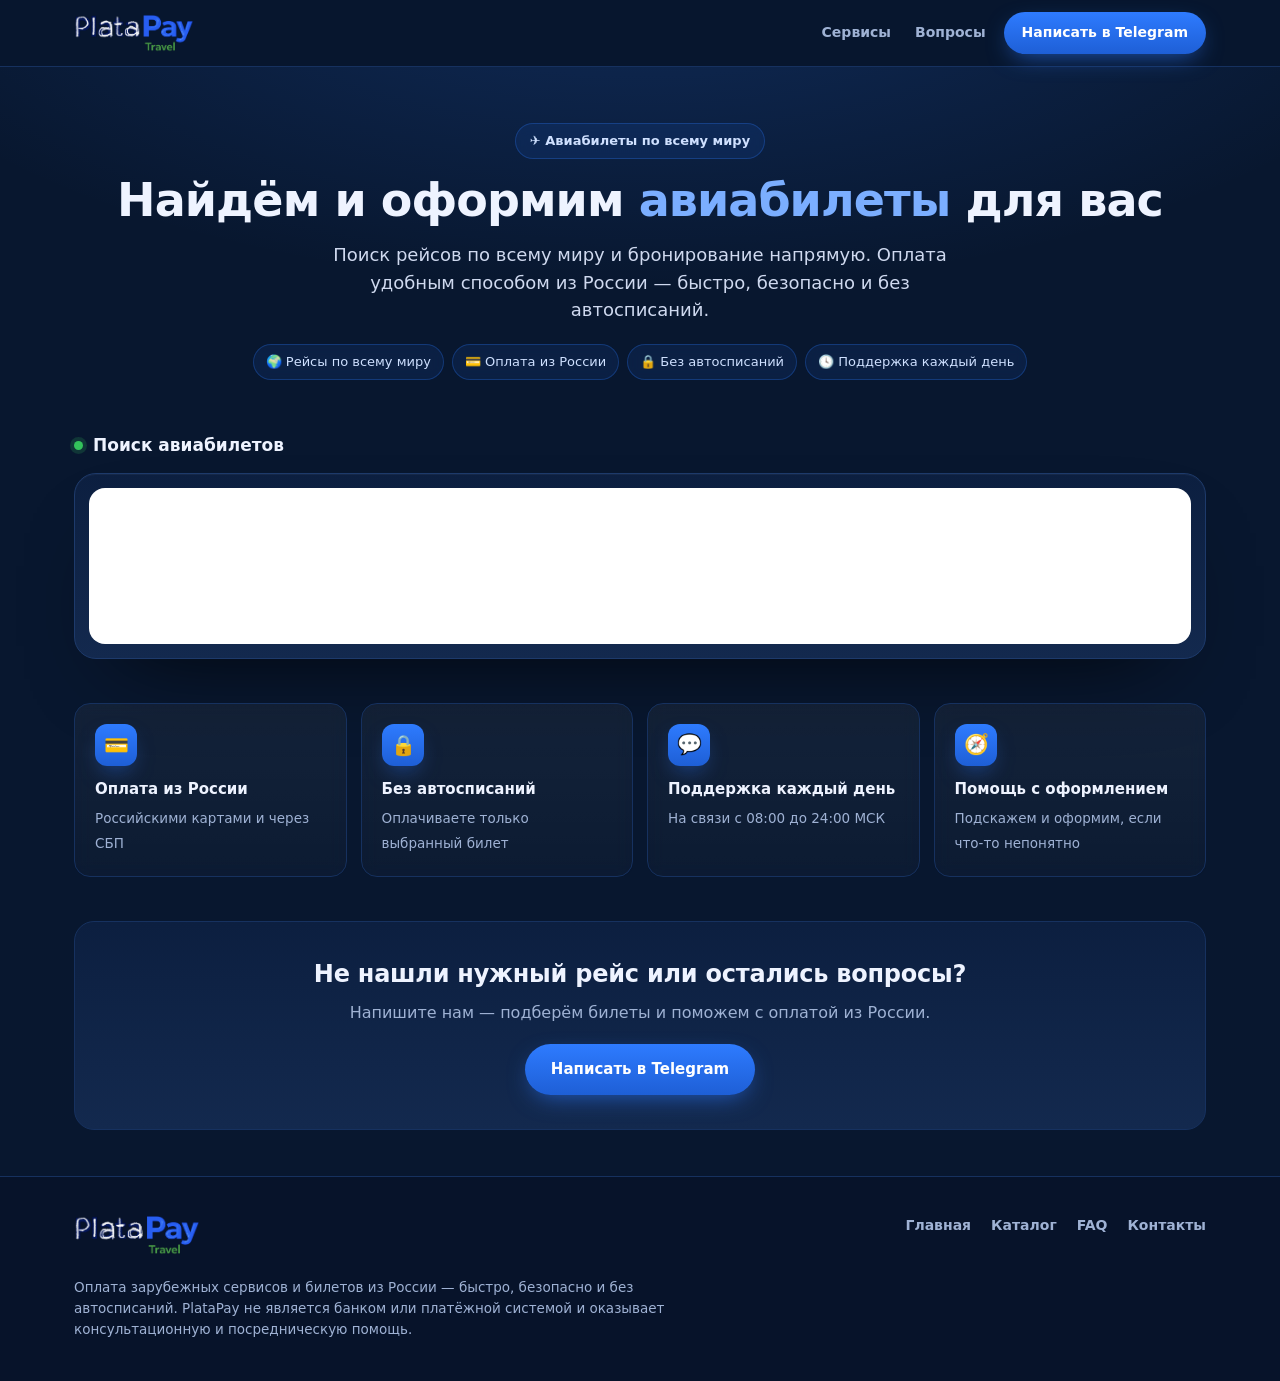
==== index.html @ f1632dea "Add reliable element-level CSS theming for Nemo widget form (brand accents)" ====
<!doctype html>
<html lang="ru">
<head>
<meta charset="utf-8">
<meta name="viewport" content="width=device-width, initial-scale=1">
<title>PlataPay Travel — авиабилеты по всему миру, оплата из России</title>
<meta name="description" content="Поиск и бронирование авиабилетов по всему миру. Оплата зарубежных билетов из России — быстро, безопасно и без автосписаний.">
<meta name="keywords" content="авиабилеты, купить авиабилеты, дешёвые авиабилеты, бронирование авиабилетов, оплата авиабилетов из России, PlataPay">
<link rel="canonical" href="https://travel.payoplata.ru/">
<meta property="og:type" content="website">
<meta property="og:url" content="https://travel.payoplata.ru/">
<meta property="og:title" content="PlataPay Travel — авиабилеты по всему миру">
<meta property="og:description" content="Поиск и бронирование авиабилетов. Оплата зарубежных билетов из России — быстро и безопасно.">
<meta property="og:image" content="https://travel.payoplata.ru/logo.png">
<meta name="theme-color" content="#08172F">
<link rel="icon" href="logo.png" type="image/png">

<!-- Шрифт и стили виджета Nemo Travel (инструкция «АэроТур», раздел 4.1) -->
<link rel="stylesheet" href="https://fonts.googleapis.com/css?family=Open+Sans:400,500,600,700&subset=cyrillic">
<link rel="stylesheet" href="https://cdn.nemo.travel/search-form/v2.5.22/flights.search.widget.min.css">

<style>
  /* Палитра основного сайта payoplata.ru */
  :root{
    color-scheme: dark;
    --bg:#08172F; --bg2:#0c1f40; --bg3:#13294e;
    --line:#16315f; --line2:#1d3a6b;
    --text:#eef3ff; --body:#cfd9ef; --muted:#9fb2d4; --muted2:#8499c0;
    --accent:#2e7bff; --accent-d:#1e5fd6; --accent-l:#7BAEFF;
    --green:#33c25b;
  }
  *,*::before,*::after{box-sizing:border-box;}
  html,body{margin:0;padding:0;}
  body{
    background:var(--bg); color:var(--text); max-width:100%; overflow-x:hidden;
    line-height:1.55; -webkit-font-smoothing:antialiased;
    font-family:-apple-system,BlinkMacSystemFont,'SF Pro Display','SF Pro Text','Segoe UI',system-ui,sans-serif;
  }
  img{max-width:100%;height:auto;}
  a{color:var(--accent-l);text-decoration:none;}
  a:hover{color:var(--text);}
  .wrap{max-width:1180px;margin:0 auto;padding:0 24px;}

  /* ---------- Header ---------- */
  .tp-hdr{position:sticky;top:0;z-index:30;background:rgba(8,23,47,.92);
    backdrop-filter:blur(10px);border-bottom:1px solid var(--line);}
  .tp-hdr-in{display:flex;align-items:center;justify-content:space-between;height:66px;}
  .tp-logo{display:inline-flex;align-items:center;line-height:0;}
  .tp-logo img{height:38px;width:auto;display:block;}
  .tp-nav{display:flex;gap:12px;align-items:center;font-size:14px;font-weight:600;}
  .tp-nav a.link{color:var(--muted);padding:6px 6px;}
  .tp-nav a.link:hover{color:var(--text);}
  .tp-cta{display:inline-flex;align-items:center;gap:6px;padding:10px 18px;border-radius:999px;
    font-weight:600;background:linear-gradient(180deg,var(--accent),var(--accent-d));color:#fff !important;
    box-shadow:0 8px 24px -8px rgba(46,123,255,.7);}
  .tp-cta:hover{filter:brightness(1.08);}

  /* ---------- Hero ---------- */
  .tp-hero{padding:56px 0 26px;text-align:center;
    background:radial-gradient(1200px 520px at 50% -140px, rgba(46,123,255,.22), transparent 70%);}
  .tp-eyebrow{display:inline-flex;align-items:center;gap:7px;color:#cfe0ff;font-weight:600;font-size:13px;
    background:rgba(46,123,255,.10);border:1px solid rgba(46,123,255,.28);
    padding:7px 14px;border-radius:999px;margin-bottom:16px;backdrop-filter:blur(6px);}
  .tp-hero h1{margin:0 0 14px;font-size:clamp(28px,5vw,46px);font-weight:700;letter-spacing:-.02em;line-height:1.12;}
  .tp-hero h1 span{color:var(--accent-l);}
  .tp-hero p.lead{margin:0 auto;max-width:660px;color:var(--body);font-size:clamp(15px,2vw,18px);}
  .tp-trust-row{display:flex;flex-wrap:wrap;gap:8px;justify-content:center;margin-top:20px;}
  .tp-trust-row .chip{display:inline-flex;align-items:center;gap:6px;font-size:13px;color:#cfe0ff;
    background:rgba(46,123,255,.10);border:1px solid rgba(46,123,255,.28);border-radius:999px;
    padding:7px 12px;backdrop-filter:blur(6px);}

  /* ---------- Widget ---------- */
  .tp-widget-sec{padding:26px 0 34px;}
  .tp-widget-head{display:flex;align-items:center;gap:10px;margin:0 0 14px;}
  .tp-widget-head .dot{width:9px;height:9px;border-radius:50%;background:var(--green);
    box-shadow:0 0 0 4px rgba(51,194,91,.18);}
  .tp-widget-head b{font-size:17px;font-weight:600;color:var(--text);}
  /* Витрина: тёмная брендовая рамка + светлая панель под форму Nemo */
  .tp-widget-card{
    background:linear-gradient(180deg,var(--bg2),var(--bg3));
    border:1px solid var(--line2);border-radius:22px;padding:14px;
    box-shadow:0 40px 90px -50px rgba(0,0,0,.9), inset 0 1px 0 rgba(255,255,255,.04);
  }
  .tp-widget-inner{background:#ffffff;border-radius:16px;padding:18px;}
  #root{min-height:120px;
    font-family:'Open Sans',-apple-system,BlinkMacSystemFont,'Segoe UI',system-ui,sans-serif;}
  /* --- Бренд-стилизация формы Nemo ---
     Селекторы по ТИПАМ элементов (input/select/button), а не по классам:
     классы виджета появляются только при рендере с CDN, а типы элементов
     стабильны — так стилизация надёжно ложится на реальную форму. */
  #root input, #root select, #root textarea{ border-radius:10px !important; }
  #root input:focus, #root select:focus, #root textarea:focus{
    border-color:var(--accent) !important;
    box-shadow:0 0 0 3px rgba(46,123,255,.18) !important;
  }
  #root button, #root [class*="button"], #root [class*="btn"]{ border-radius:10px !important; }
  /* Основная кнопка поиска — фирменный синий градиент */
  #root button[type="submit"],
  #root [class*="submit"], #root [class*="btn-primary"], #root [class*="button--primary"],
  #root [class*="search-button"], #root [class*="searchButton"]{
    background:linear-gradient(180deg,var(--accent),var(--accent-d)) !important;
    border-color:var(--accent-d) !important;color:#fff !important;
    box-shadow:0 8px 20px -10px rgba(46,123,255,.7) !important;
  }
  #root a{ color:var(--accent) !important; }

  /* ---------- Advantages ---------- */
  .tp-adv{padding:10px 0 44px;}
  .tp-adv-grid{display:grid;gap:14px;grid-template-columns:repeat(4,1fr);}
  .tp-adv-card{background:linear-gradient(180deg,rgba(255,255,255,.05),rgba(255,255,255,.02));
    border:1px solid var(--line);border-radius:16px;padding:20px;backdrop-filter:blur(8px);}
  .tp-adv-card .ic{width:42px;height:42px;border-radius:12px;display:grid;place-items:center;font-size:20px;
    background:linear-gradient(180deg,var(--accent),var(--accent-d));
    box-shadow:0 10px 24px -10px rgba(46,123,255,.7);margin-bottom:12px;}
  .tp-adv-card b{display:block;font-size:15px;font-weight:600;color:var(--text);margin-bottom:5px;}
  .tp-adv-card span{color:var(--muted);font-size:13.5px;}

  /* ---------- CTA ---------- */
  .tp-cta-block{background:linear-gradient(180deg,var(--bg2),var(--bg3));border:1px solid var(--line);
    border-radius:20px;padding:34px 26px;text-align:center;margin-bottom:46px;}
  .tp-cta-block h2{margin:0 0 8px;font-size:24px;font-weight:600;letter-spacing:-.01em;}
  .tp-cta-block p{margin:0 0 18px;color:var(--muted);}
  .tp-btn-primary{display:inline-flex;align-items:center;gap:8px;padding:14px 26px;border-radius:999px;
    font-weight:600;font-size:15px;background:linear-gradient(180deg,var(--accent),var(--accent-d));
    color:#fff !important;box-shadow:0 8px 24px -8px rgba(46,123,255,.7);}
  .tp-btn-primary:hover{filter:brightness(1.08);}

  /* ---------- Footer ---------- */
  .tp-foot{border-top:1px solid var(--line);background:#07132a;padding:38px 0 42px;}
  .tp-foot-in{display:flex;flex-wrap:wrap;gap:24px;align-items:flex-start;justify-content:space-between;}
  .tp-foot .tp-logo img{height:40px;}
  .tp-foot .muted{color:var(--muted);font-size:13.5px;max-width:620px;margin:14px 0 0;}
  .tp-foot .links{display:flex;gap:20px;font-size:14px;font-weight:600;}
  .tp-foot .links a{color:var(--muted);}
  .tp-foot .links a:hover{color:var(--text);}

  @media(max-width:900px){ .tp-adv-grid{grid-template-columns:1fr 1fr;} }
  @media(max-width:768px){
    .wrap{padding:0 16px;}
    .tp-nav .hide-sm{display:none;}
    .tp-hero{padding:40px 0 18px;}
    .tp-logo img{height:32px;}
  }
  @media(max-width:480px){ .tp-adv-grid{grid-template-columns:1fr;} }
</style>
</head>
<body>

<header class="tp-hdr">
  <div class="wrap tp-hdr-in">
    <a class="tp-logo" href="https://payoplata.ru" aria-label="PlataPay Travel">
      <img src="logo.png" alt="PlataPay Travel" width="1100" height="349">
    </a>
    <nav class="tp-nav">
      <a class="link hide-sm" href="https://payoplata.ru/catalog">Сервисы</a>
      <a class="link hide-sm" href="https://payoplata.ru/faq">Вопросы</a>
      <a class="tp-cta" href="https://t.me/Kimzar_A" target="_blank" rel="noopener">Написать в Telegram</a>
    </nav>
  </div>
</header>

<section class="tp-hero">
  <div class="wrap">
    <span class="tp-eyebrow">✈ Авиабилеты по всему миру</span>
    <h1>Найдём и оформим <span>авиабилеты</span> для вас</h1>
    <p class="lead">Поиск рейсов по всему миру и бронирование напрямую. Оплата удобным способом из России — быстро, безопасно и без автосписаний.</p>
    <div class="tp-trust-row">
      <span class="chip">🌍 Рейсы по всему миру</span>
      <span class="chip">💳 Оплата из России</span>
      <span class="chip">🔒 Без автосписаний</span>
      <span class="chip">🕓 Поддержка каждый день</span>
    </div>
  </div>
</section>

<section class="tp-widget-sec">
  <div class="wrap">
    <div class="tp-widget-head"><span class="dot"></span><b>Поиск авиабилетов</b></div>
    <div class="tp-widget-card">
      <div class="tp-widget-inner">

        <!-- ============================================================
             ВИДЖЕТ ПОИСКА АВИАБИЛЕТОВ · Nemo Travel
             Код точно по инструкции «АэроТур» (PDF, раздел 4.1).
             nemoURL   — booking-поддомен (в DNS уже CNAME → sys.nemo.travel),
                         нужен SSL + передача данных в «АэроТур» (раздел 1).
             webskyURL — уточните у «АэроТур»: в инструкции указан демо-адрес.
        ============================================================ -->
        <div id="root"></div>
        <script src="https://cdn.nemo.travel/search-form/v2.5.22/flights.search.widget.min.js"></script>
        <script>
          FlightsSearchWidget.init({
            webskyURL: 'http://demo.websky.aero/gru',
            nemoURL: 'https://www.travel.payoplata.ru',
            rootElement: document.getElementById('root'),
            locale: 'ru'
          });
        </script>
        <!-- ==================== /ВИДЖЕТ ==================== -->

      </div>
    </div>
  </div>
</section>

<section class="tp-adv">
  <div class="wrap">
    <div class="tp-adv-grid">
      <div class="tp-adv-card"><div class="ic">💳</div><b>Оплата из России</b><span>Российскими картами и через СБП</span></div>
      <div class="tp-adv-card"><div class="ic">🔒</div><b>Без автосписаний</b><span>Оплачиваете только выбранный билет</span></div>
      <div class="tp-adv-card"><div class="ic">💬</div><b>Поддержка каждый день</b><span>На связи с 08:00 до 24:00 МСК</span></div>
      <div class="tp-adv-card"><div class="ic">🧭</div><b>Помощь с оформлением</b><span>Подскажем и оформим, если что-то непонятно</span></div>
    </div>
  </div>
</section>

<section class="wrap">
  <div class="tp-cta-block">
    <h2>Не нашли нужный рейс или остались вопросы?</h2>
    <p>Напишите нам — подберём билеты и поможем с оплатой из России.</p>
    <a class="tp-btn-primary" href="https://t.me/Kimzar_A" target="_blank" rel="noopener">Написать в Telegram</a>
  </div>
</section>

<footer class="tp-foot">
  <div class="wrap tp-foot-in">
    <div>
      <a class="tp-logo" href="https://payoplata.ru" aria-label="PlataPay Travel">
        <img src="logo.png" alt="PlataPay Travel" width="1100" height="349">
      </a>
      <p class="muted">Оплата зарубежных сервисов и билетов из России — быстро, безопасно и без автосписаний. PlataPay не является банком или платёжной системой и оказывает консультационную и посредническую помощь.</p>
    </div>
    <div class="links">
      <a href="https://payoplata.ru">Главная</a>
      <a href="https://payoplata.ru/catalog">Каталог</a>
      <a href="https://payoplata.ru/faq">FAQ</a>
      <a href="https://payoplata.ru/contacts">Контакты</a>
    </div>
  </div>
</footer>

</body>
</html>
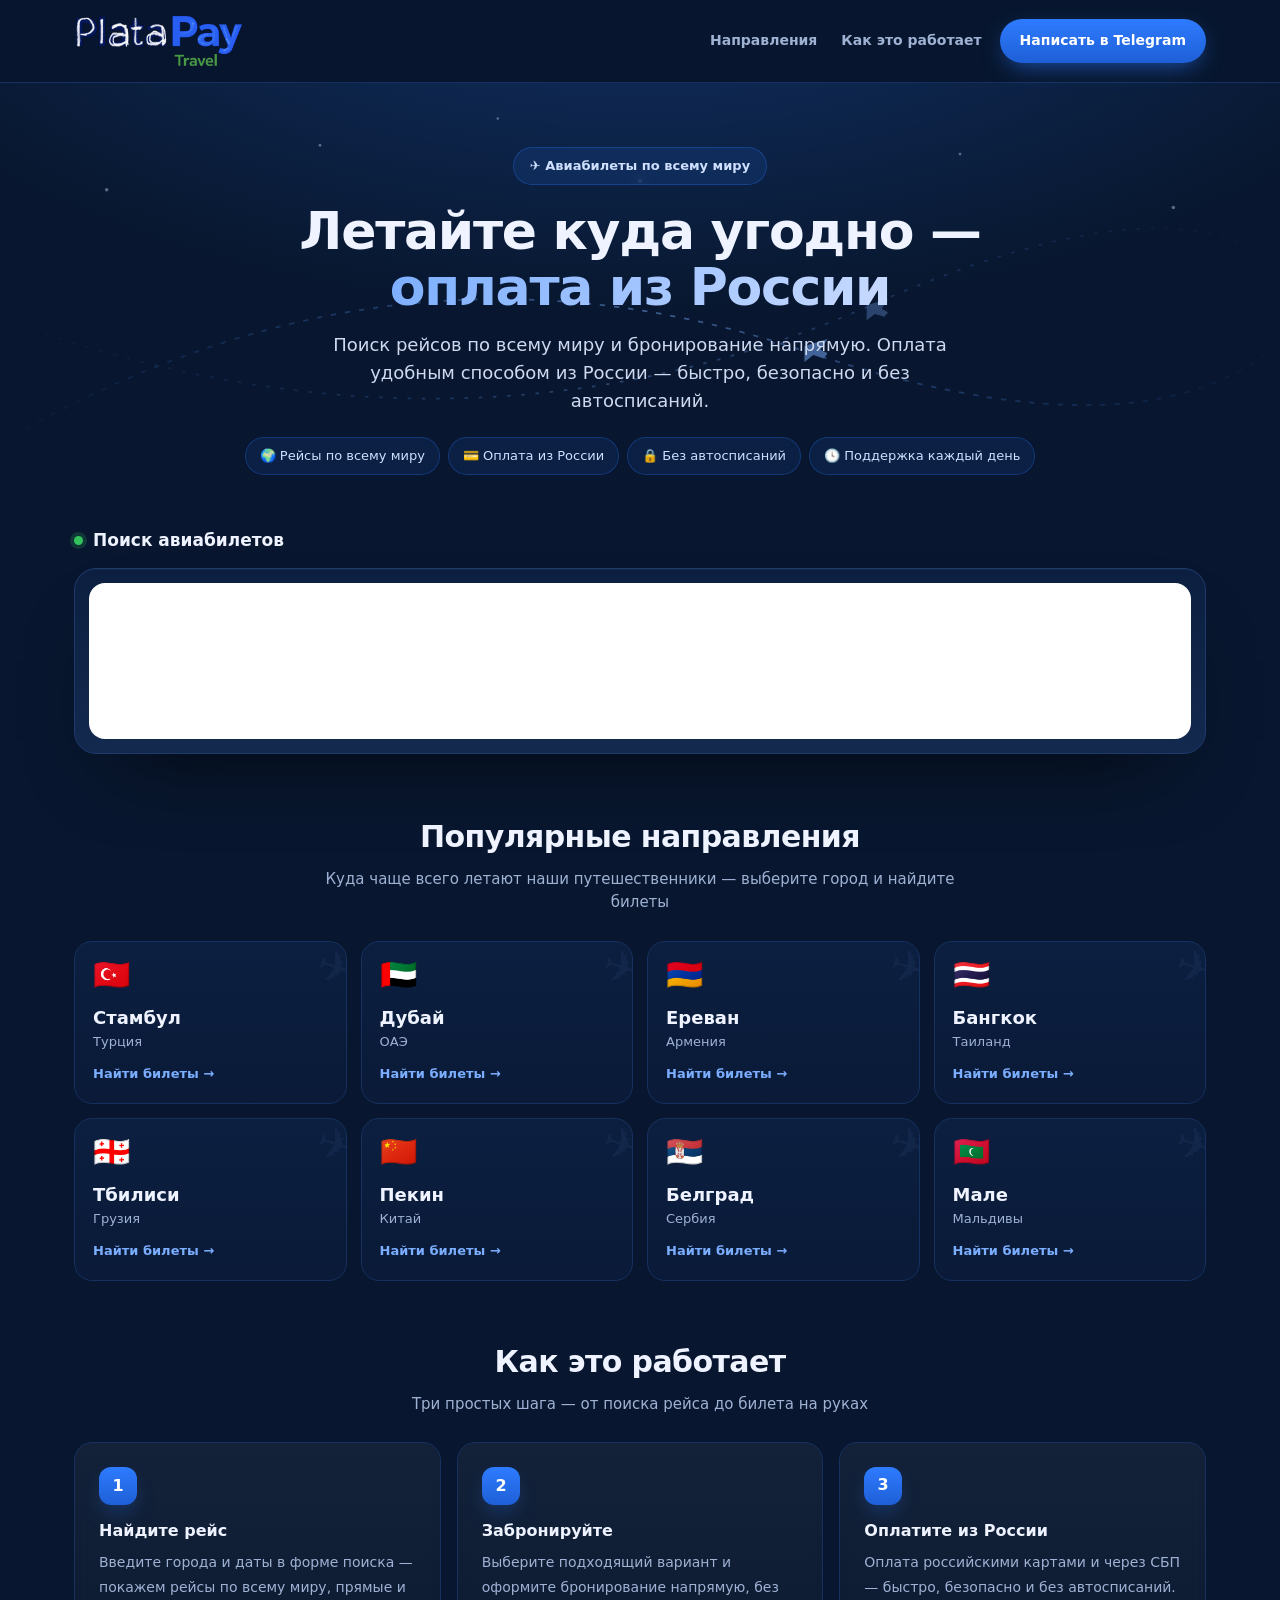
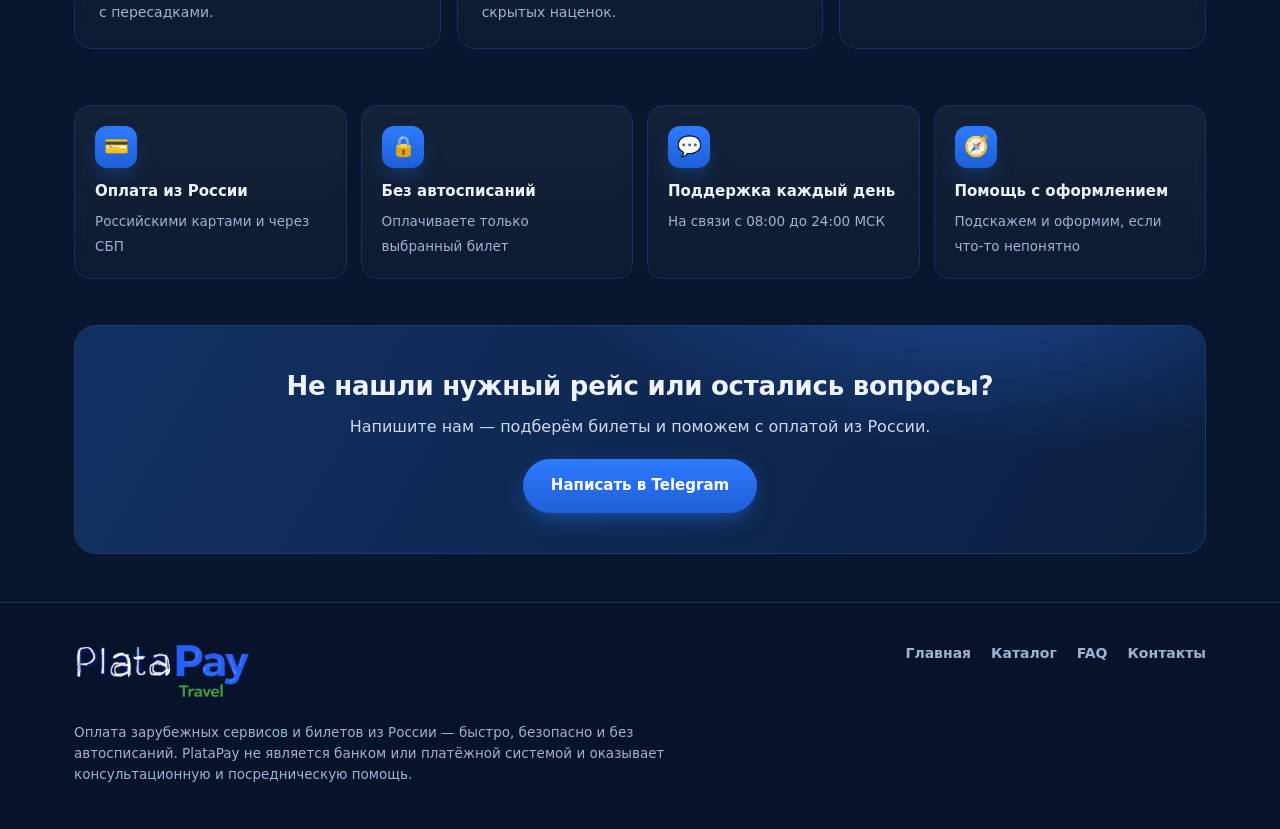
==== commit 2905c49f: "Enlarge logo and add travel-themed design: flight-path hero, popular destinations, how-it-works" ====
--- a/index.html
+++ b/index.html
@@ -30,6 +30,7 @@
     --green:#33c25b;
   }
   *,*::before,*::after{box-sizing:border-box;}
+  html{scroll-behavior:smooth;}
   html,body{margin:0;padding:0;}
   body{
     background:var(--bg); color:var(--text); max-width:100%; overflow-x:hidden;
@@ -40,42 +41,47 @@
   a{color:var(--accent-l);text-decoration:none;}
   a:hover{color:var(--text);}
   .wrap{max-width:1180px;margin:0 auto;padding:0 24px;}
+  .sec-head{text-align:center;max-width:640px;margin:0 auto 26px;}
+  .sec-head h2{margin:0 0 8px;font-size:clamp(22px,3.4vw,30px);font-weight:700;letter-spacing:-.02em;}
+  .sec-head p{margin:0;color:var(--muted);font-size:15px;}
 
   /* ---------- Header ---------- */
   .tp-hdr{position:sticky;top:0;z-index:30;background:rgba(8,23,47,.92);
     backdrop-filter:blur(10px);border-bottom:1px solid var(--line);}
-  .tp-hdr-in{display:flex;align-items:center;justify-content:space-between;height:66px;}
+  .tp-hdr-in{display:flex;align-items:center;justify-content:space-between;height:82px;}
   .tp-logo{display:inline-flex;align-items:center;line-height:0;}
-  .tp-logo img{height:38px;width:auto;display:block;}
+  .tp-logo img{height:54px;width:auto;display:block;}
   .tp-nav{display:flex;gap:12px;align-items:center;font-size:14px;font-weight:600;}
   .tp-nav a.link{color:var(--muted);padding:6px 6px;}
   .tp-nav a.link:hover{color:var(--text);}
-  .tp-cta{display:inline-flex;align-items:center;gap:6px;padding:10px 18px;border-radius:999px;
+  .tp-cta{display:inline-flex;align-items:center;gap:6px;padding:11px 20px;border-radius:999px;
     font-weight:600;background:linear-gradient(180deg,var(--accent),var(--accent-d));color:#fff !important;
     box-shadow:0 8px 24px -8px rgba(46,123,255,.7);}
   .tp-cta:hover{filter:brightness(1.08);}
 
-  /* ---------- Hero ---------- */
-  .tp-hero{padding:56px 0 26px;text-align:center;
-    background:radial-gradient(1200px 520px at 50% -140px, rgba(46,123,255,.22), transparent 70%);}
+  /* ---------- Hero (travel) ---------- */
+  .tp-hero{position:relative;overflow:hidden;padding:64px 0 30px;text-align:center;
+    background:radial-gradient(1200px 560px at 50% -160px, rgba(46,123,255,.28), transparent 70%);}
+  .tp-hero .sky{position:absolute;inset:0;z-index:0;pointer-events:none;opacity:.5;}
+  .tp-hero .wrap{position:relative;z-index:1;}
   .tp-eyebrow{display:inline-flex;align-items:center;gap:7px;color:#cfe0ff;font-weight:600;font-size:13px;
-    background:rgba(46,123,255,.10);border:1px solid rgba(46,123,255,.28);
-    padding:7px 14px;border-radius:999px;margin-bottom:16px;backdrop-filter:blur(6px);}
-  .tp-hero h1{margin:0 0 14px;font-size:clamp(28px,5vw,46px);font-weight:700;letter-spacing:-.02em;line-height:1.12;}
-  .tp-hero h1 span{color:var(--accent-l);}
+    background:rgba(46,123,255,.12);border:1px solid rgba(46,123,255,.30);
+    padding:8px 16px;border-radius:999px;margin-bottom:18px;backdrop-filter:blur(6px);}
+  .tp-hero h1{margin:0 0 16px;font-size:clamp(30px,5.4vw,52px);font-weight:800;letter-spacing:-.025em;line-height:1.08;}
+  .tp-hero h1 span{background:linear-gradient(120deg,var(--accent-l),#c9dbff);-webkit-background-clip:text;
+    background-clip:text;-webkit-text-fill-color:transparent;}
   .tp-hero p.lead{margin:0 auto;max-width:660px;color:var(--body);font-size:clamp(15px,2vw,18px);}
-  .tp-trust-row{display:flex;flex-wrap:wrap;gap:8px;justify-content:center;margin-top:20px;}
+  .tp-trust-row{display:flex;flex-wrap:wrap;gap:8px;justify-content:center;margin-top:22px;}
   .tp-trust-row .chip{display:inline-flex;align-items:center;gap:6px;font-size:13px;color:#cfe0ff;
     background:rgba(46,123,255,.10);border:1px solid rgba(46,123,255,.28);border-radius:999px;
-    padding:7px 12px;backdrop-filter:blur(6px);}
+    padding:8px 14px;backdrop-filter:blur(6px);}
 
   /* ---------- Widget ---------- */
-  .tp-widget-sec{padding:26px 0 34px;}
+  .tp-widget-sec{padding:22px 0 40px;}
   .tp-widget-head{display:flex;align-items:center;gap:10px;margin:0 0 14px;}
   .tp-widget-head .dot{width:9px;height:9px;border-radius:50%;background:var(--green);
     box-shadow:0 0 0 4px rgba(51,194,91,.18);}
   .tp-widget-head b{font-size:17px;font-weight:600;color:var(--text);}
-  /* Витрина: тёмная брендовая рамка + светлая панель под форму Nemo */
   .tp-widget-card{
     background:linear-gradient(180deg,var(--bg2),var(--bg3));
     border:1px solid var(--line2);border-radius:22px;padding:14px;
@@ -84,17 +90,15 @@
   .tp-widget-inner{background:#ffffff;border-radius:16px;padding:18px;}
   #root{min-height:120px;
     font-family:'Open Sans',-apple-system,BlinkMacSystemFont,'Segoe UI',system-ui,sans-serif;}
-  /* --- Бренд-стилизация формы Nemo ---
-     Селекторы по ТИПАМ элементов (input/select/button), а не по классам:
-     классы виджета появляются только при рендере с CDN, а типы элементов
-     стабильны — так стилизация надёжно ложится на реальную форму. */
+  /* --- Бренд-стилизация формы Nemo (свой CSS поверх, как в инструкции стр.8).
+     Селекторы по ТИПАМ элементов — надёжнее классов, т.к. классы виджета
+     появляются только при рендере с CDN. --- */
   #root input, #root select, #root textarea{ border-radius:10px !important; }
   #root input:focus, #root select:focus, #root textarea:focus{
     border-color:var(--accent) !important;
     box-shadow:0 0 0 3px rgba(46,123,255,.18) !important;
   }
   #root button, #root [class*="button"], #root [class*="btn"]{ border-radius:10px !important; }
-  /* Основная кнопка поиска — фирменный синий градиент */
   #root button[type="submit"],
   #root [class*="submit"], #root [class*="btn-primary"], #root [class*="button--primary"],
   #root [class*="search-button"], #root [class*="searchButton"]{
@@ -104,8 +108,32 @@
   }
   #root a{ color:var(--accent) !important; }
 
+  /* ---------- Popular destinations ---------- */
+  .tp-dest{padding:20px 0 44px;}
+  .tp-dest-grid{display:grid;gap:14px;grid-template-columns:repeat(4,1fr);}
+  .tp-dest-card{position:relative;overflow:hidden;display:block;
+    background:linear-gradient(180deg,var(--bg2),#0a1a38);border:1px solid var(--line);
+    border-radius:18px;padding:18px;transition:transform .18s ease,border-color .18s ease;}
+  .tp-dest-card:hover{transform:translateY(-3px);border-color:var(--accent);}
+  .tp-dest-card .flag{font-size:30px;line-height:1;}
+  .tp-dest-card .city{display:block;margin-top:12px;font-size:18px;font-weight:700;color:var(--text);}
+  .tp-dest-card .country{display:block;color:var(--muted);font-size:13px;}
+  .tp-dest-card .go{display:block;margin-top:12px;font-size:13px;font-weight:600;color:var(--accent-l);}
+  .tp-dest-card .plane{position:absolute;right:-8px;top:-8px;font-size:44px;opacity:.06;transform:rotate(18deg);}
+
+  /* ---------- How it works ---------- */
+  .tp-how{padding:14px 0 46px;}
+  .tp-how-grid{display:grid;gap:16px;grid-template-columns:repeat(3,1fr);}
+  .tp-step{background:linear-gradient(180deg,rgba(255,255,255,.05),rgba(255,255,255,.02));
+    border:1px solid var(--line);border-radius:18px;padding:24px;backdrop-filter:blur(8px);}
+  .tp-step .n{width:38px;height:38px;border-radius:12px;display:grid;place-items:center;font-weight:700;
+    font-size:16px;color:#fff;background:linear-gradient(180deg,var(--accent),var(--accent-d));
+    box-shadow:0 10px 24px -10px rgba(46,123,255,.7);margin-bottom:14px;}
+  .tp-step b{display:block;font-size:16px;color:var(--text);margin-bottom:6px;}
+  .tp-step span{color:var(--muted);font-size:14px;}
+
   /* ---------- Advantages ---------- */
-  .tp-adv{padding:10px 0 44px;}
+  .tp-adv{padding:10px 0 46px;}
   .tp-adv-grid{display:grid;gap:14px;grid-template-columns:repeat(4,1fr);}
   .tp-adv-card{background:linear-gradient(180deg,rgba(255,255,255,.05),rgba(255,255,255,.02));
     border:1px solid var(--line);border-radius:16px;padding:20px;backdrop-filter:blur(8px);}
@@ -116,32 +144,45 @@
   .tp-adv-card span{color:var(--muted);font-size:13.5px;}
 
   /* ---------- CTA ---------- */
-  .tp-cta-block{background:linear-gradient(180deg,var(--bg2),var(--bg3));border:1px solid var(--line);
-    border-radius:20px;padding:34px 26px;text-align:center;margin-bottom:46px;}
-  .tp-cta-block h2{margin:0 0 8px;font-size:24px;font-weight:600;letter-spacing:-.01em;}
-  .tp-cta-block p{margin:0 0 18px;color:var(--muted);}
-  .tp-btn-primary{display:inline-flex;align-items:center;gap:8px;padding:14px 26px;border-radius:999px;
+  .tp-cta-block{position:relative;overflow:hidden;
+    background:linear-gradient(120deg,#123163,#0c1f40);border:1px solid var(--line2);
+    border-radius:22px;padding:40px 26px;text-align:center;margin-bottom:48px;}
+  .tp-cta-block .glow{position:absolute;inset:0;pointer-events:none;
+    background:radial-gradient(600px 240px at 80% -40px,rgba(46,123,255,.35),transparent 70%);}
+  .tp-cta-block h2{position:relative;margin:0 0 8px;font-size:26px;font-weight:700;letter-spacing:-.01em;}
+  .tp-cta-block p{position:relative;margin:0 0 20px;color:var(--body);}
+  .tp-btn-primary{position:relative;display:inline-flex;align-items:center;gap:8px;padding:15px 28px;border-radius:999px;
     font-weight:600;font-size:15px;background:linear-gradient(180deg,var(--accent),var(--accent-d));
     color:#fff !important;box-shadow:0 8px 24px -8px rgba(46,123,255,.7);}
   .tp-btn-primary:hover{filter:brightness(1.08);}
 
   /* ---------- Footer ---------- */
-  .tp-foot{border-top:1px solid var(--line);background:#07132a;padding:38px 0 42px;}
+  .tp-foot{border-top:1px solid var(--line);background:#07132a;padding:40px 0 44px;}
   .tp-foot-in{display:flex;flex-wrap:wrap;gap:24px;align-items:flex-start;justify-content:space-between;}
-  .tp-foot .tp-logo img{height:40px;}
-  .tp-foot .muted{color:var(--muted);font-size:13.5px;max-width:620px;margin:14px 0 0;}
+  .tp-foot .tp-logo img{height:56px;}
+  .tp-foot .muted{color:var(--muted);font-size:13.5px;max-width:620px;margin:16px 0 0;}
   .tp-foot .links{display:flex;gap:20px;font-size:14px;font-weight:600;}
   .tp-foot .links a{color:var(--muted);}
   .tp-foot .links a:hover{color:var(--text);}
 
-  @media(max-width:900px){ .tp-adv-grid{grid-template-columns:1fr 1fr;} }
+  @media(max-width:900px){
+    .tp-dest-grid{grid-template-columns:1fr 1fr;}
+    .tp-adv-grid{grid-template-columns:1fr 1fr;}
+    .tp-how-grid{grid-template-columns:1fr;}
+  }
   @media(max-width:768px){
     .wrap{padding:0 16px;}
     .tp-nav .hide-sm{display:none;}
-    .tp-hero{padding:40px 0 18px;}
-    .tp-logo img{height:32px;}
-  }
-  @media(max-width:480px){ .tp-adv-grid{grid-template-columns:1fr;} }
+    .tp-hdr-in{height:70px;}
+    .tp-logo img{height:44px;}
+    .tp-hero{padding:44px 0 20px;}
+    .tp-foot .tp-logo img{height:46px;}
+  }
+  @media(max-width:480px){
+    .tp-dest-grid{grid-template-columns:1fr 1fr;}
+    .tp-adv-grid{grid-template-columns:1fr;}
+    .tp-logo img{height:40px;}
+  }
 </style>
 </head>
 <body>
@@ -152,17 +193,37 @@
       <img src="logo.png" alt="PlataPay Travel" width="1100" height="349">
     </a>
     <nav class="tp-nav">
-      <a class="link hide-sm" href="https://payoplata.ru/catalog">Сервисы</a>
-      <a class="link hide-sm" href="https://payoplata.ru/faq">Вопросы</a>
+      <a class="link hide-sm" href="#destinations">Направления</a>
+      <a class="link hide-sm" href="#how">Как это работает</a>
       <a class="tp-cta" href="https://t.me/Kimzar_A" target="_blank" rel="noopener">Написать в Telegram</a>
     </nav>
   </div>
 </header>
 
 <section class="tp-hero">
+  <!-- Декоративный «travel»-фон: лётные дуги и самолёты -->
+  <svg class="sky" viewBox="0 0 1440 520" preserveAspectRatio="xMidYMid slice" aria-hidden="true">
+    <defs>
+      <linearGradient id="arc" x1="0" y1="0" x2="1" y2="0">
+        <stop offset="0" stop-color="#2e7bff" stop-opacity="0"/>
+        <stop offset="0.5" stop-color="#7BAEFF" stop-opacity="0.9"/>
+        <stop offset="1" stop-color="#2e7bff" stop-opacity="0"/>
+      </linearGradient>
+    </defs>
+    <path d="M-40 430 Q 420 140 900 300 T 1500 210" fill="none" stroke="url(#arc)" stroke-width="2" stroke-dasharray="6 10"/>
+    <path d="M-40 250 Q 500 460 980 250 T 1500 340" fill="none" stroke="url(#arc)" stroke-width="2" stroke-dasharray="4 12" opacity=".7"/>
+    <g fill="#cfe0ff" opacity=".8">
+      <circle cx="120" cy="120" r="2"/><circle cx="360" cy="70" r="1.6"/><circle cx="720" cy="110" r="2.2"/>
+      <circle cx="1080" cy="80" r="1.6"/><circle cx="1320" cy="140" r="2"/><circle cx="560" cy="40" r="1.4"/>
+    </g>
+    <g fill="#7BAEFF">
+      <path d="M905 296 l26 -8 -8 12 8 4 -4 6 -12 -4 -10 8 z"/>
+      <path d="M975 250 l24 -7 -7 11 7 4 -4 5 -11 -3 -9 7 z" opacity=".6"/>
+    </g>
+  </svg>
   <div class="wrap">
     <span class="tp-eyebrow">✈ Авиабилеты по всему миру</span>
-    <h1>Найдём и оформим <span>авиабилеты</span> для вас</h1>
+    <h1>Летайте куда угодно —<br><span>оплата из России</span></h1>
     <p class="lead">Поиск рейсов по всему миру и бронирование напрямую. Оплата удобным способом из России — быстро, безопасно и без автосписаний.</p>
     <div class="tp-trust-row">
       <span class="chip">🌍 Рейсы по всему миру</span>
@@ -173,7 +234,7 @@
   </div>
 </section>
 
-<section class="tp-widget-sec">
+<section class="tp-widget-sec" id="search">
   <div class="wrap">
     <div class="tp-widget-head"><span class="dot"></span><b>Поиск авиабилетов</b></div>
     <div class="tp-widget-card">
@@ -203,6 +264,39 @@
   </div>
 </section>
 
+<section class="tp-dest" id="destinations">
+  <div class="wrap">
+    <div class="sec-head">
+      <h2>Популярные направления</h2>
+      <p>Куда чаще всего летают наши путешественники — выберите город и найдите билеты</p>
+    </div>
+    <div class="tp-dest-grid">
+      <a class="tp-dest-card" href="#search"><span class="plane">✈</span><span class="flag">🇹🇷</span><span class="city">Стамбул</span><span class="country">Турция</span><span class="go">Найти билеты →</span></a>
+      <a class="tp-dest-card" href="#search"><span class="plane">✈</span><span class="flag">🇦🇪</span><span class="city">Дубай</span><span class="country">ОАЭ</span><span class="go">Найти билеты →</span></a>
+      <a class="tp-dest-card" href="#search"><span class="plane">✈</span><span class="flag">🇦🇲</span><span class="city">Ереван</span><span class="country">Армения</span><span class="go">Найти билеты →</span></a>
+      <a class="tp-dest-card" href="#search"><span class="plane">✈</span><span class="flag">🇹🇭</span><span class="city">Бангкок</span><span class="country">Таиланд</span><span class="go">Найти билеты →</span></a>
+      <a class="tp-dest-card" href="#search"><span class="plane">✈</span><span class="flag">🇬🇪</span><span class="city">Тбилиси</span><span class="country">Грузия</span><span class="go">Найти билеты →</span></a>
+      <a class="tp-dest-card" href="#search"><span class="plane">✈</span><span class="flag">🇨🇳</span><span class="city">Пекин</span><span class="country">Китай</span><span class="go">Найти билеты →</span></a>
+      <a class="tp-dest-card" href="#search"><span class="plane">✈</span><span class="flag">🇷🇸</span><span class="city">Белград</span><span class="country">Сербия</span><span class="go">Найти билеты →</span></a>
+      <a class="tp-dest-card" href="#search"><span class="plane">✈</span><span class="flag">🇲🇻</span><span class="city">Мале</span><span class="country">Мальдивы</span><span class="go">Найти билеты →</span></a>
+    </div>
+  </div>
+</section>
+
+<section class="tp-how" id="how">
+  <div class="wrap">
+    <div class="sec-head">
+      <h2>Как это работает</h2>
+      <p>Три простых шага — от поиска рейса до билета на руках</p>
+    </div>
+    <div class="tp-how-grid">
+      <div class="tp-step"><div class="n">1</div><b>Найдите рейс</b><span>Введите города и даты в форме поиска — покажем рейсы по всему миру, прямые и с пересадками.</span></div>
+      <div class="tp-step"><div class="n">2</div><b>Забронируйте</b><span>Выберите подходящий вариант и оформите бронирование напрямую, без скрытых наценок.</span></div>
+      <div class="tp-step"><div class="n">3</div><b>Оплатите из России</b><span>Оплата российскими картами и через СБП — быстро, безопасно и без автосписаний.</span></div>
+    </div>
+  </div>
+</section>
+
 <section class="tp-adv">
   <div class="wrap">
     <div class="tp-adv-grid">
@@ -216,6 +310,7 @@
 
 <section class="wrap">
   <div class="tp-cta-block">
+    <div class="glow"></div>
     <h2>Не нашли нужный рейс или остались вопросы?</h2>
     <p>Напишите нам — подберём билеты и поможем с оплатой из России.</p>
     <a class="tp-btn-primary" href="https://t.me/Kimzar_A" target="_blank" rel="noopener">Написать в Telegram</a>
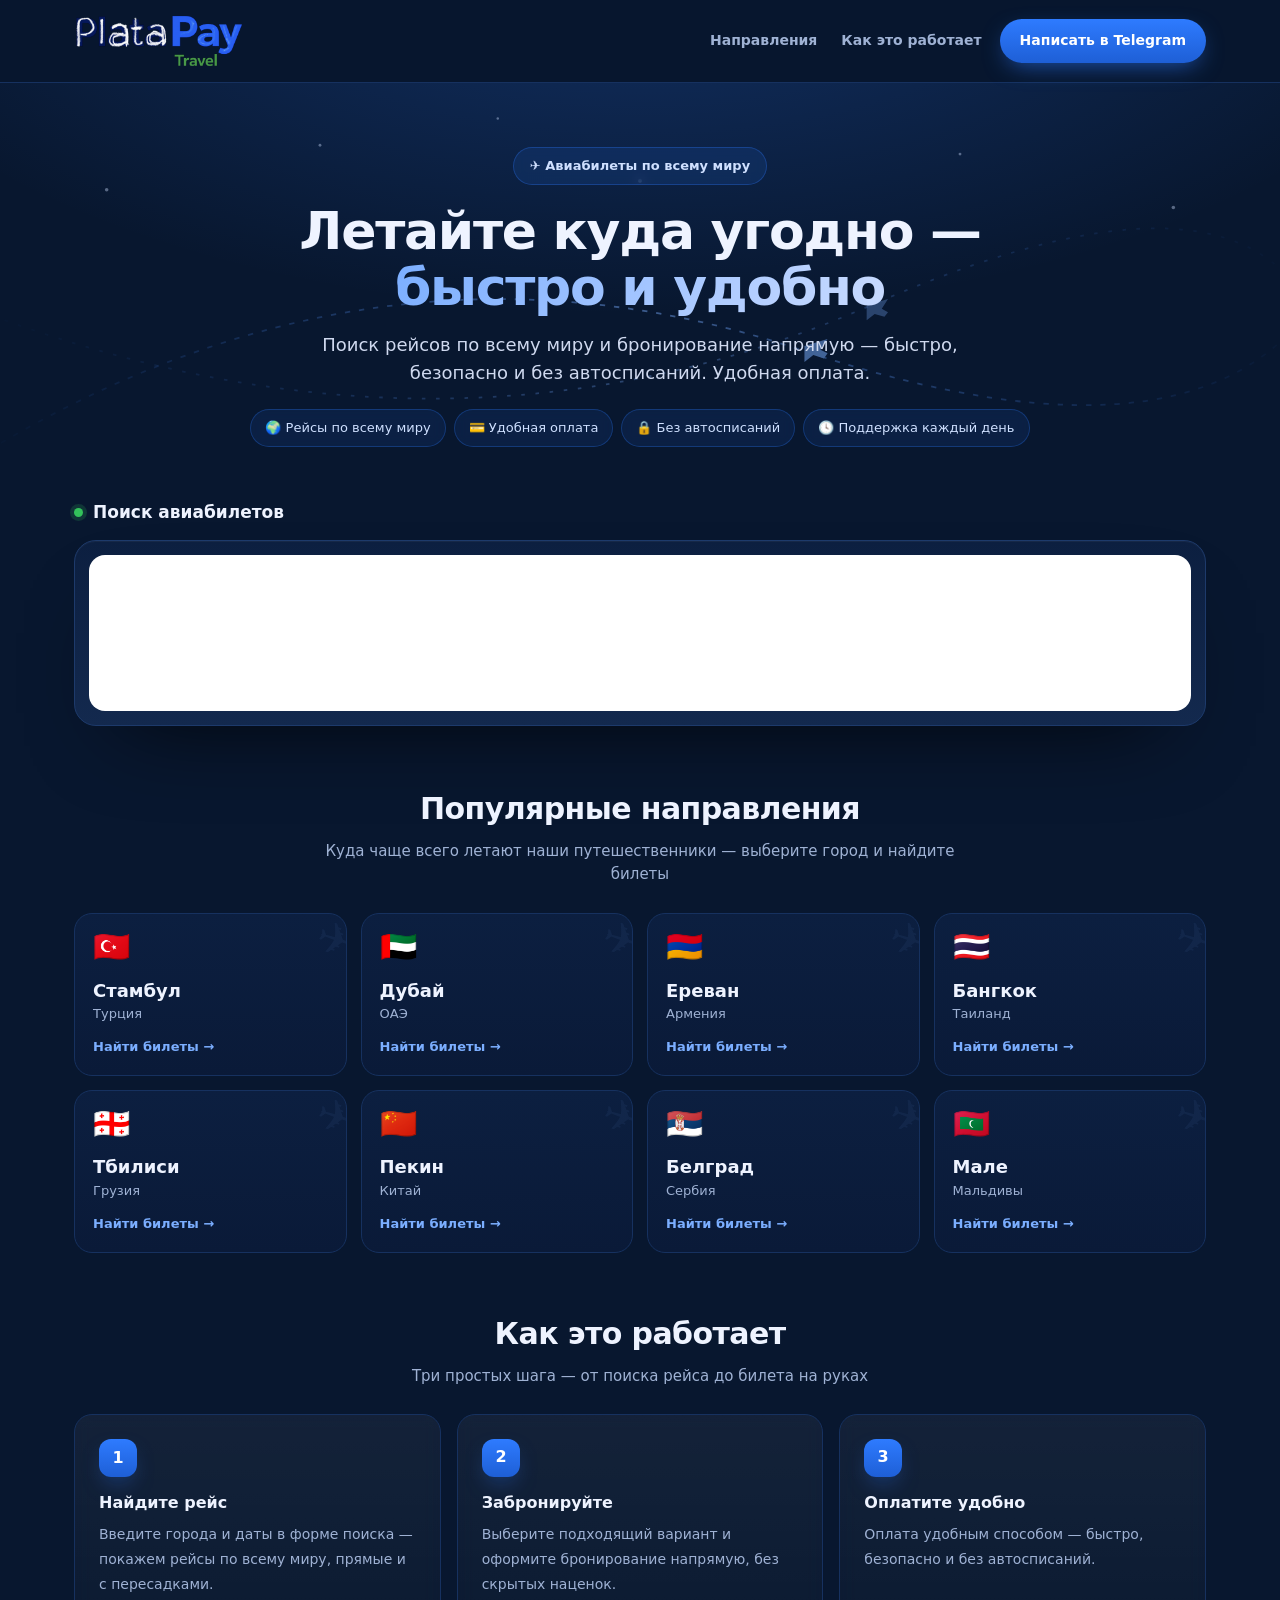
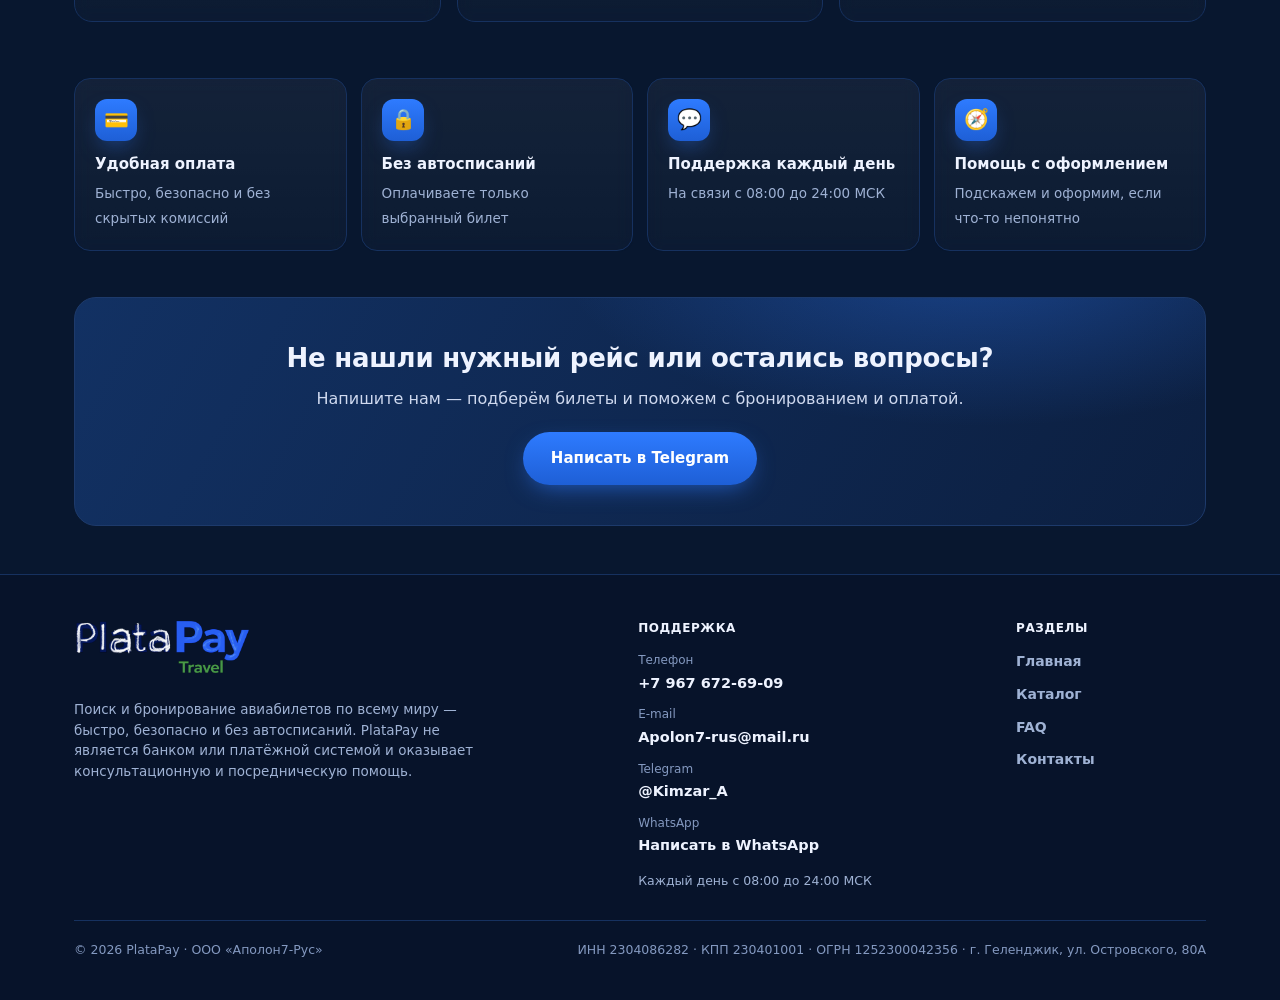
==== commit 4524467a: "Remove 'оплата из России' wording; add footer contacts (phone, email, messengers) and legal requisit" ====
--- a/index.html
+++ b/index.html
@@ -3,14 +3,14 @@
 <head>
 <meta charset="utf-8">
 <meta name="viewport" content="width=device-width, initial-scale=1">
-<title>PlataPay Travel — авиабилеты по всему миру, оплата из России</title>
-<meta name="description" content="Поиск и бронирование авиабилетов по всему миру. Оплата зарубежных билетов из России — быстро, безопасно и без автосписаний.">
-<meta name="keywords" content="авиабилеты, купить авиабилеты, дешёвые авиабилеты, бронирование авиабилетов, оплата авиабилетов из России, PlataPay">
+<title>PlataPay Travel — авиабилеты по всему миру</title>
+<meta name="description" content="Поиск и бронирование авиабилетов по всему миру — быстро, безопасно и без автосписаний. Удобная оплата.">
+<meta name="keywords" content="авиабилеты, купить авиабилеты, дешёвые авиабилеты, бронирование авиабилетов, поиск авиабилетов, PlataPay">
 <link rel="canonical" href="https://travel.payoplata.ru/">
 <meta property="og:type" content="website">
 <meta property="og:url" content="https://travel.payoplata.ru/">
 <meta property="og:title" content="PlataPay Travel — авиабилеты по всему миру">
-<meta property="og:description" content="Поиск и бронирование авиабилетов. Оплата зарубежных билетов из России — быстро и безопасно.">
+<meta property="og:description" content="Поиск и бронирование авиабилетов по всему миру — быстро, безопасно и без автосписаний.">
 <meta property="og:image" content="https://travel.payoplata.ru/logo.png">
 <meta name="theme-color" content="#08172F">
 <link rel="icon" href="logo.png" type="image/png">
@@ -157,13 +157,26 @@
   .tp-btn-primary:hover{filter:brightness(1.08);}
 
   /* ---------- Footer ---------- */
-  .tp-foot{border-top:1px solid var(--line);background:#07132a;padding:40px 0 44px;}
-  .tp-foot-in{display:flex;flex-wrap:wrap;gap:24px;align-items:flex-start;justify-content:space-between;}
+  .tp-foot{border-top:1px solid var(--line);background:#07132a;padding:44px 0 40px;}
+  .tp-foot-in{display:flex;flex-wrap:wrap;gap:32px;align-items:flex-start;justify-content:space-between;}
+  .tp-foot-brand{max-width:420px;}
   .tp-foot .tp-logo img{height:56px;}
-  .tp-foot .muted{color:var(--muted);font-size:13.5px;max-width:620px;margin:16px 0 0;}
-  .tp-foot .links{display:flex;gap:20px;font-size:14px;font-weight:600;}
+  .tp-foot .muted{color:var(--muted);font-size:13.5px;margin:16px 0 0;}
+  .tp-foot-col{min-width:190px;}
+  .tp-foot-title{font-size:12px;font-weight:700;color:var(--text);text-transform:uppercase;
+    letter-spacing:.05em;margin-bottom:14px;}
+  .tp-foot-contacts{list-style:none;margin:0;padding:0;display:grid;gap:11px;}
+  .tp-foot-contacts li{display:flex;flex-direction:column;gap:2px;}
+  .tp-foot-contacts li em{font-style:normal;font-size:12px;color:var(--muted2);}
+  .tp-foot-contacts li a{color:var(--text);font-size:14.5px;font-weight:600;}
+  .tp-foot-contacts li a:hover{color:var(--accent-l);}
+  .tp-foot-hours{margin-top:14px;font-size:12.5px;color:var(--muted);}
+  .tp-foot .links{display:flex;flex-direction:column;gap:11px;font-size:14px;font-weight:600;}
   .tp-foot .links a{color:var(--muted);}
   .tp-foot .links a:hover{color:var(--text);}
+  .tp-foot-legal{border-top:1px solid var(--line);margin-top:30px;padding-top:20px;
+    display:flex;flex-wrap:wrap;gap:6px 20px;justify-content:space-between;
+    font-size:12.5px;color:var(--muted2);line-height:1.5;}
 
   @media(max-width:900px){
     .tp-dest-grid{grid-template-columns:1fr 1fr;}
@@ -223,11 +236,11 @@
   </svg>
   <div class="wrap">
     <span class="tp-eyebrow">✈ Авиабилеты по всему миру</span>
-    <h1>Летайте куда угодно —<br><span>оплата из России</span></h1>
-    <p class="lead">Поиск рейсов по всему миру и бронирование напрямую. Оплата удобным способом из России — быстро, безопасно и без автосписаний.</p>
+    <h1>Летайте куда угодно —<br><span>быстро и удобно</span></h1>
+    <p class="lead">Поиск рейсов по всему миру и бронирование напрямую — быстро, безопасно и без автосписаний. Удобная оплата.</p>
     <div class="tp-trust-row">
       <span class="chip">🌍 Рейсы по всему миру</span>
-      <span class="chip">💳 Оплата из России</span>
+      <span class="chip">💳 Удобная оплата</span>
       <span class="chip">🔒 Без автосписаний</span>
       <span class="chip">🕓 Поддержка каждый день</span>
     </div>
@@ -292,7 +305,7 @@
     <div class="tp-how-grid">
       <div class="tp-step"><div class="n">1</div><b>Найдите рейс</b><span>Введите города и даты в форме поиска — покажем рейсы по всему миру, прямые и с пересадками.</span></div>
       <div class="tp-step"><div class="n">2</div><b>Забронируйте</b><span>Выберите подходящий вариант и оформите бронирование напрямую, без скрытых наценок.</span></div>
-      <div class="tp-step"><div class="n">3</div><b>Оплатите из России</b><span>Оплата российскими картами и через СБП — быстро, безопасно и без автосписаний.</span></div>
+      <div class="tp-step"><div class="n">3</div><b>Оплатите удобно</b><span>Оплата удобным способом — быстро, безопасно и без автосписаний.</span></div>
     </div>
   </div>
 </section>
@@ -300,7 +313,7 @@
 <section class="tp-adv">
   <div class="wrap">
     <div class="tp-adv-grid">
-      <div class="tp-adv-card"><div class="ic">💳</div><b>Оплата из России</b><span>Российскими картами и через СБП</span></div>
+      <div class="tp-adv-card"><div class="ic">💳</div><b>Удобная оплата</b><span>Быстро, безопасно и без скрытых комиссий</span></div>
       <div class="tp-adv-card"><div class="ic">🔒</div><b>Без автосписаний</b><span>Оплачиваете только выбранный билет</span></div>
       <div class="tp-adv-card"><div class="ic">💬</div><b>Поддержка каждый день</b><span>На связи с 08:00 до 24:00 МСК</span></div>
       <div class="tp-adv-card"><div class="ic">🧭</div><b>Помощь с оформлением</b><span>Подскажем и оформим, если что-то непонятно</span></div>
@@ -312,24 +325,46 @@
   <div class="tp-cta-block">
     <div class="glow"></div>
     <h2>Не нашли нужный рейс или остались вопросы?</h2>
-    <p>Напишите нам — подберём билеты и поможем с оплатой из России.</p>
+    <p>Напишите нам — подберём билеты и поможем с бронированием и оплатой.</p>
     <a class="tp-btn-primary" href="https://t.me/Kimzar_A" target="_blank" rel="noopener">Написать в Telegram</a>
   </div>
 </section>
 
 <footer class="tp-foot">
-  <div class="wrap tp-foot-in">
-    <div>
-      <a class="tp-logo" href="https://payoplata.ru" aria-label="PlataPay Travel">
-        <img src="logo.png" alt="PlataPay Travel" width="1100" height="349">
-      </a>
-      <p class="muted">Оплата зарубежных сервисов и билетов из России — быстро, безопасно и без автосписаний. PlataPay не является банком или платёжной системой и оказывает консультационную и посредническую помощь.</p>
-    </div>
-    <div class="links">
-      <a href="https://payoplata.ru">Главная</a>
-      <a href="https://payoplata.ru/catalog">Каталог</a>
-      <a href="https://payoplata.ru/faq">FAQ</a>
-      <a href="https://payoplata.ru/contacts">Контакты</a>
+  <div class="wrap">
+    <div class="tp-foot-in">
+      <div class="tp-foot-brand">
+        <a class="tp-logo" href="https://payoplata.ru" aria-label="PlataPay Travel">
+          <img src="logo.png" alt="PlataPay Travel" width="1100" height="349">
+        </a>
+        <p class="muted">Поиск и бронирование авиабилетов по всему миру — быстро, безопасно и без автосписаний. PlataPay не является банком или платёжной системой и оказывает консультационную и посредническую помощь.</p>
+      </div>
+
+      <div class="tp-foot-col">
+        <div class="tp-foot-title">Поддержка</div>
+        <ul class="tp-foot-contacts">
+          <li><em>Телефон</em><a href="tel:+79676726909">+7 967 672-69-09</a></li>
+          <li><em>E-mail</em><a href="mailto:Apolon7-rus@mail.ru">Apolon7-rus@mail.ru</a></li>
+          <li><em>Telegram</em><a href="https://t.me/Kimzar_A" target="_blank" rel="noopener">@Kimzar_A</a></li>
+          <li><em>WhatsApp</em><a href="https://wa.me/79676726909" target="_blank" rel="noopener">Написать в WhatsApp</a></li>
+        </ul>
+        <div class="tp-foot-hours">Каждый день с 08:00 до 24:00 МСК</div>
+      </div>
+
+      <div class="tp-foot-col">
+        <div class="tp-foot-title">Разделы</div>
+        <div class="links">
+          <a href="https://payoplata.ru">Главная</a>
+          <a href="https://payoplata.ru/catalog">Каталог</a>
+          <a href="https://payoplata.ru/faq">FAQ</a>
+          <a href="https://payoplata.ru/contacts">Контакты</a>
+        </div>
+      </div>
+    </div>
+
+    <div class="tp-foot-legal">
+      <div>© 2026 PlataPay · ООО «Аполон7-Рус»</div>
+      <div>ИНН 2304086282 · КПП 230401001 · ОГРН 1252300042356 · г. Геленджик, ул. Островского, 80А</div>
     </div>
   </div>
 </footer>
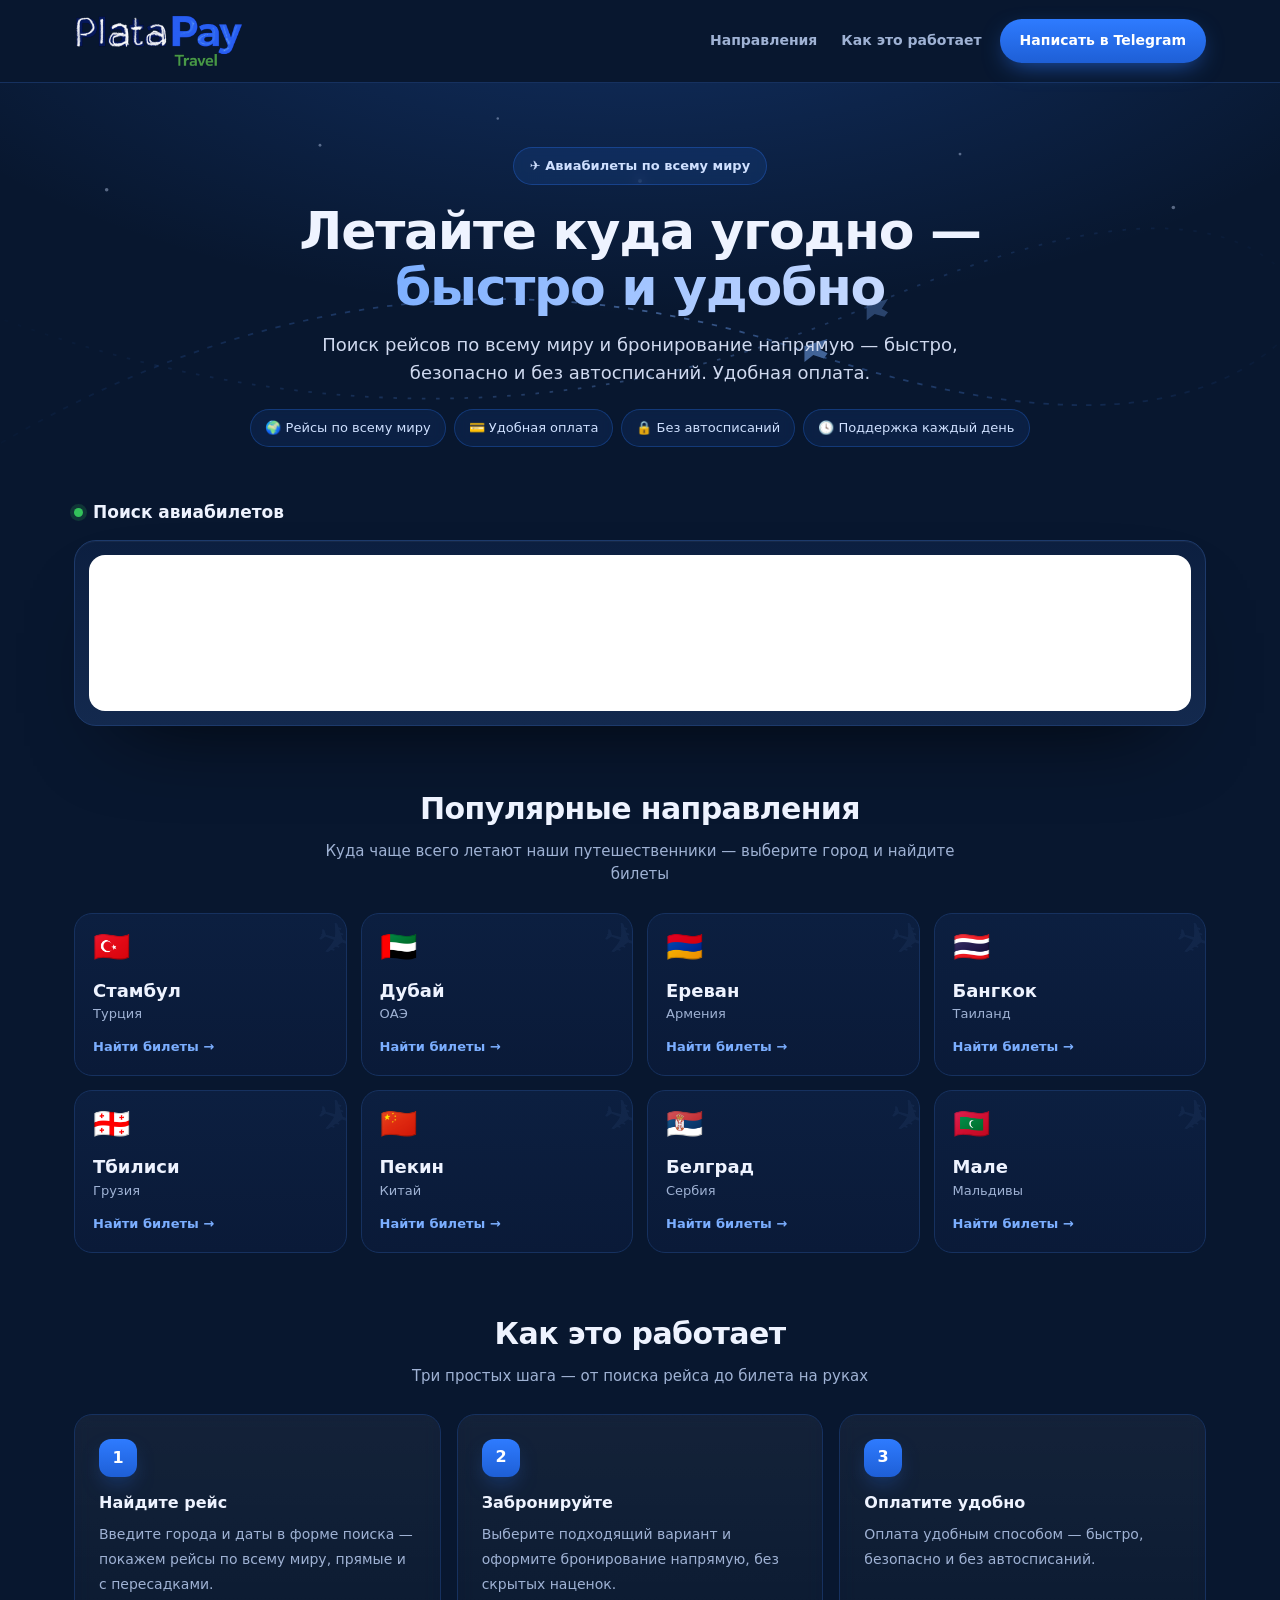
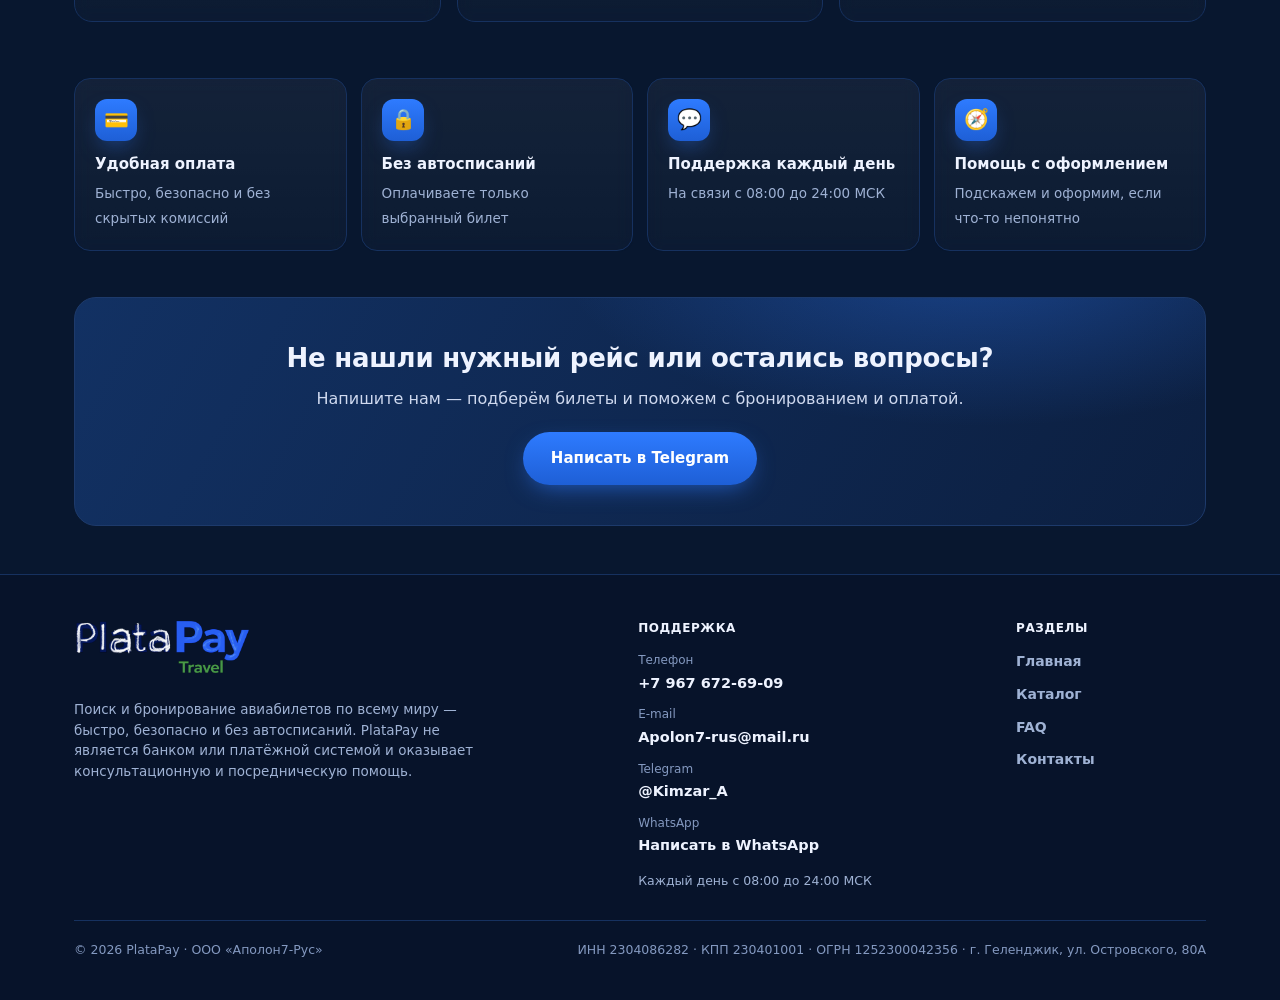
==== commit 6c10a0e9: "Make header background solid #08172F to match main site menu" ====
--- a/index.html
+++ b/index.html
@@ -46,8 +46,8 @@
   .sec-head p{margin:0;color:var(--muted);font-size:15px;}
 
   /* ---------- Header ---------- */
-  .tp-hdr{position:sticky;top:0;z-index:30;background:rgba(8,23,47,.92);
-    backdrop-filter:blur(10px);border-bottom:1px solid var(--line);}
+  .tp-hdr{position:sticky;top:0;z-index:30;background:var(--bg);
+    border-bottom:1px solid var(--line);}
   .tp-hdr-in{display:flex;align-items:center;justify-content:space-between;height:82px;}
   .tp-logo{display:inline-flex;align-items:center;line-height:0;}
   .tp-logo img{height:54px;width:auto;display:block;}
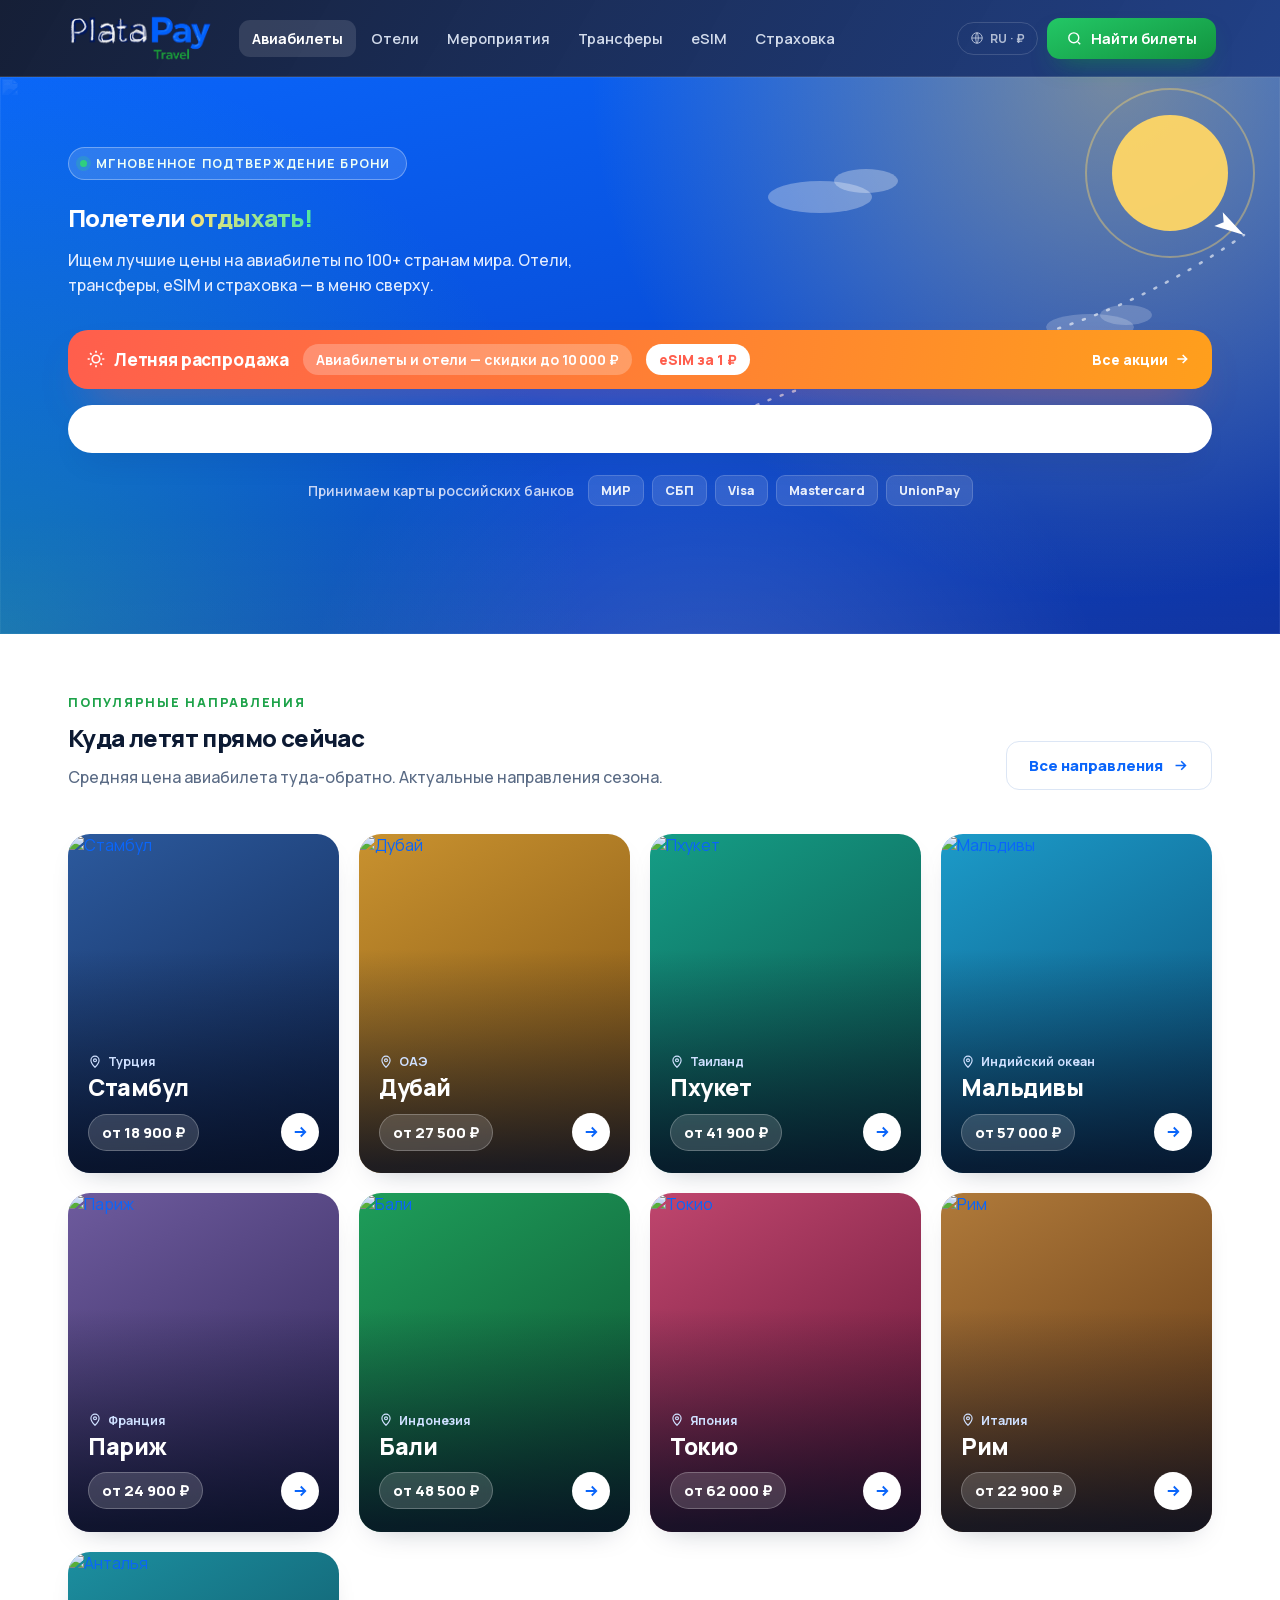
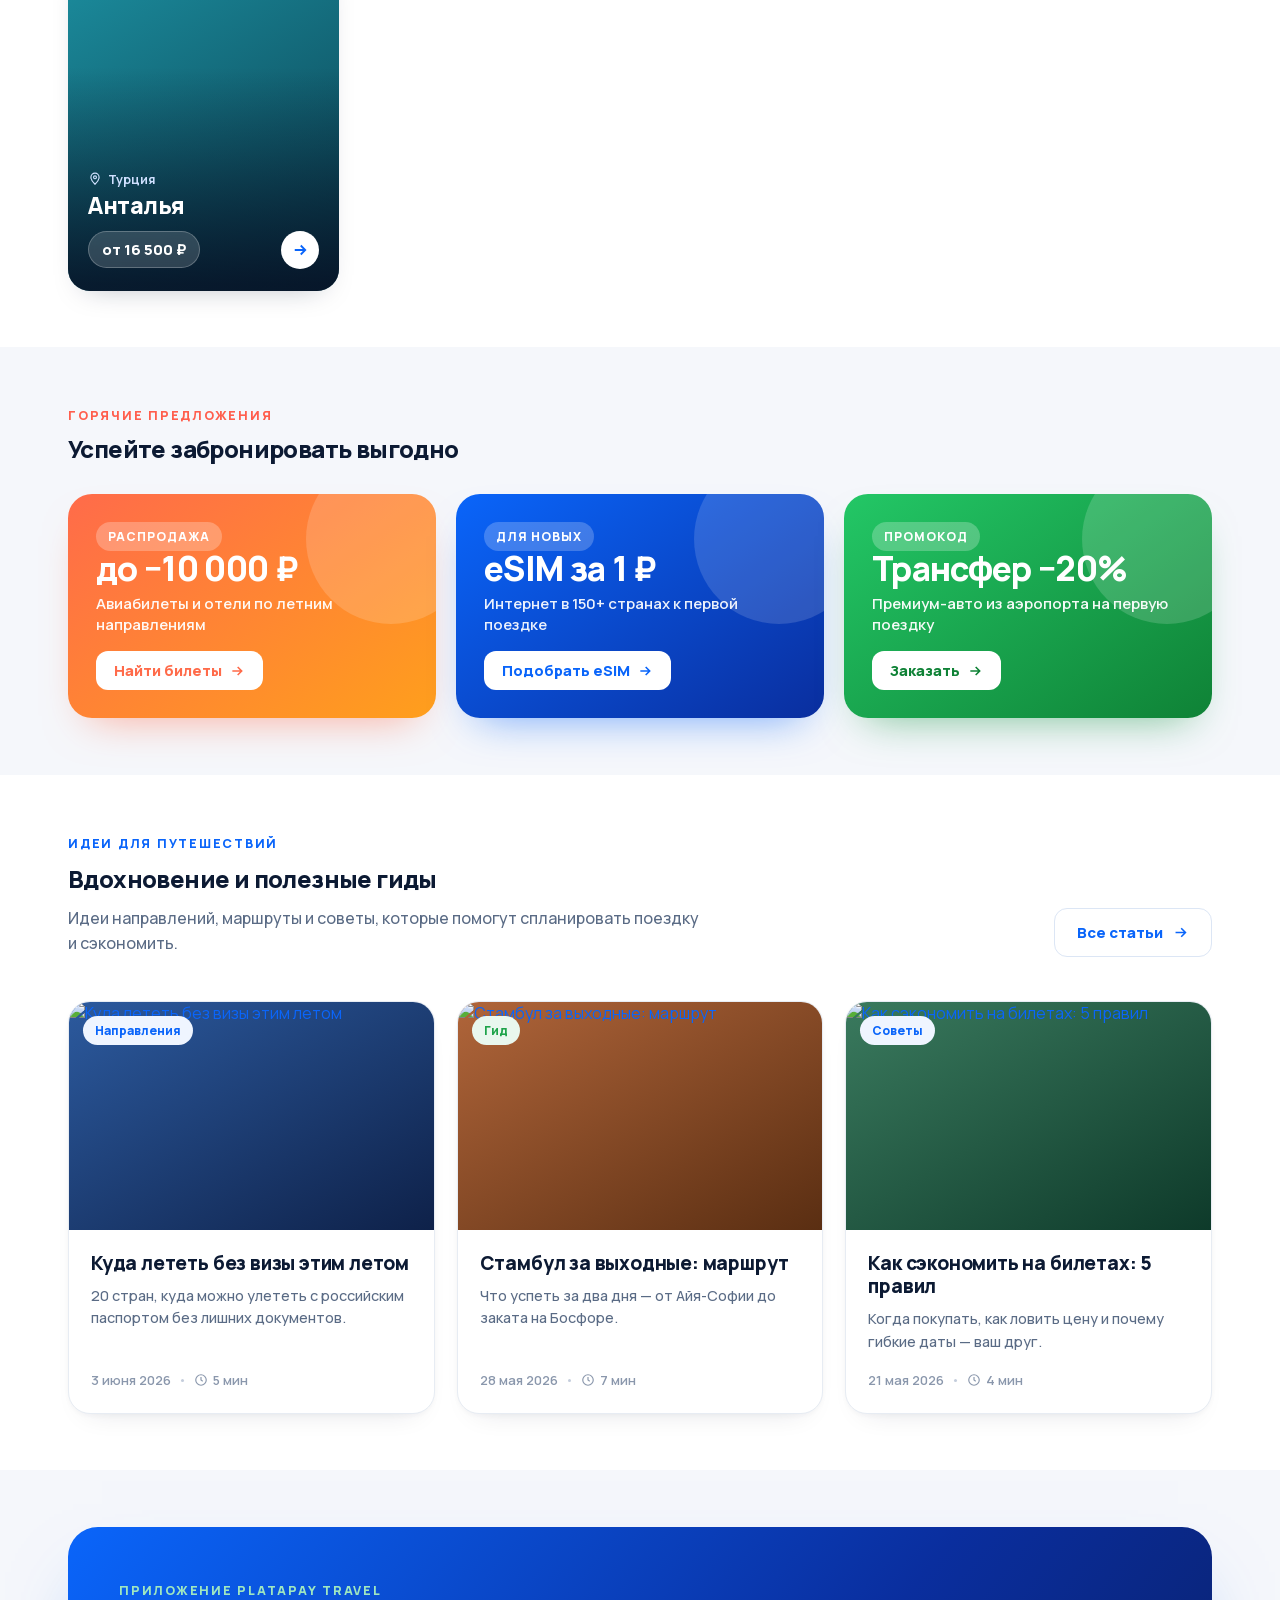
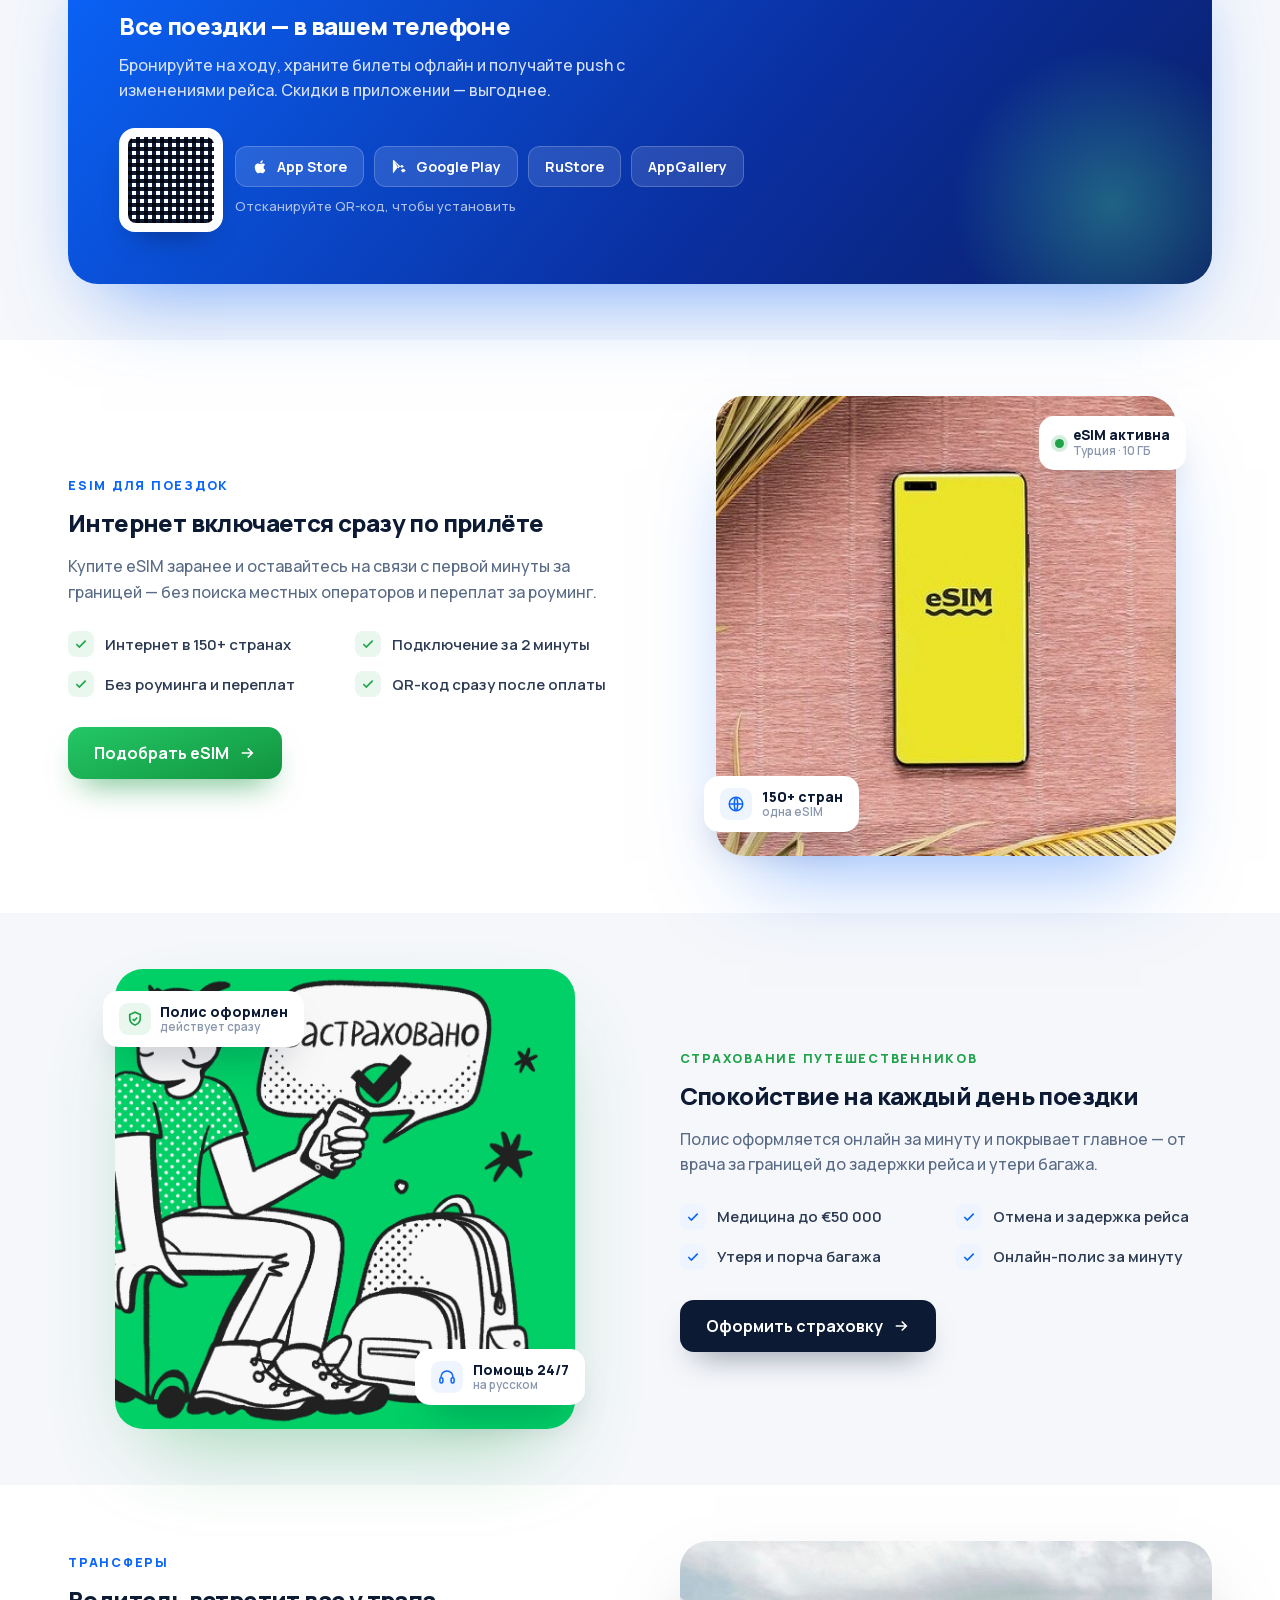
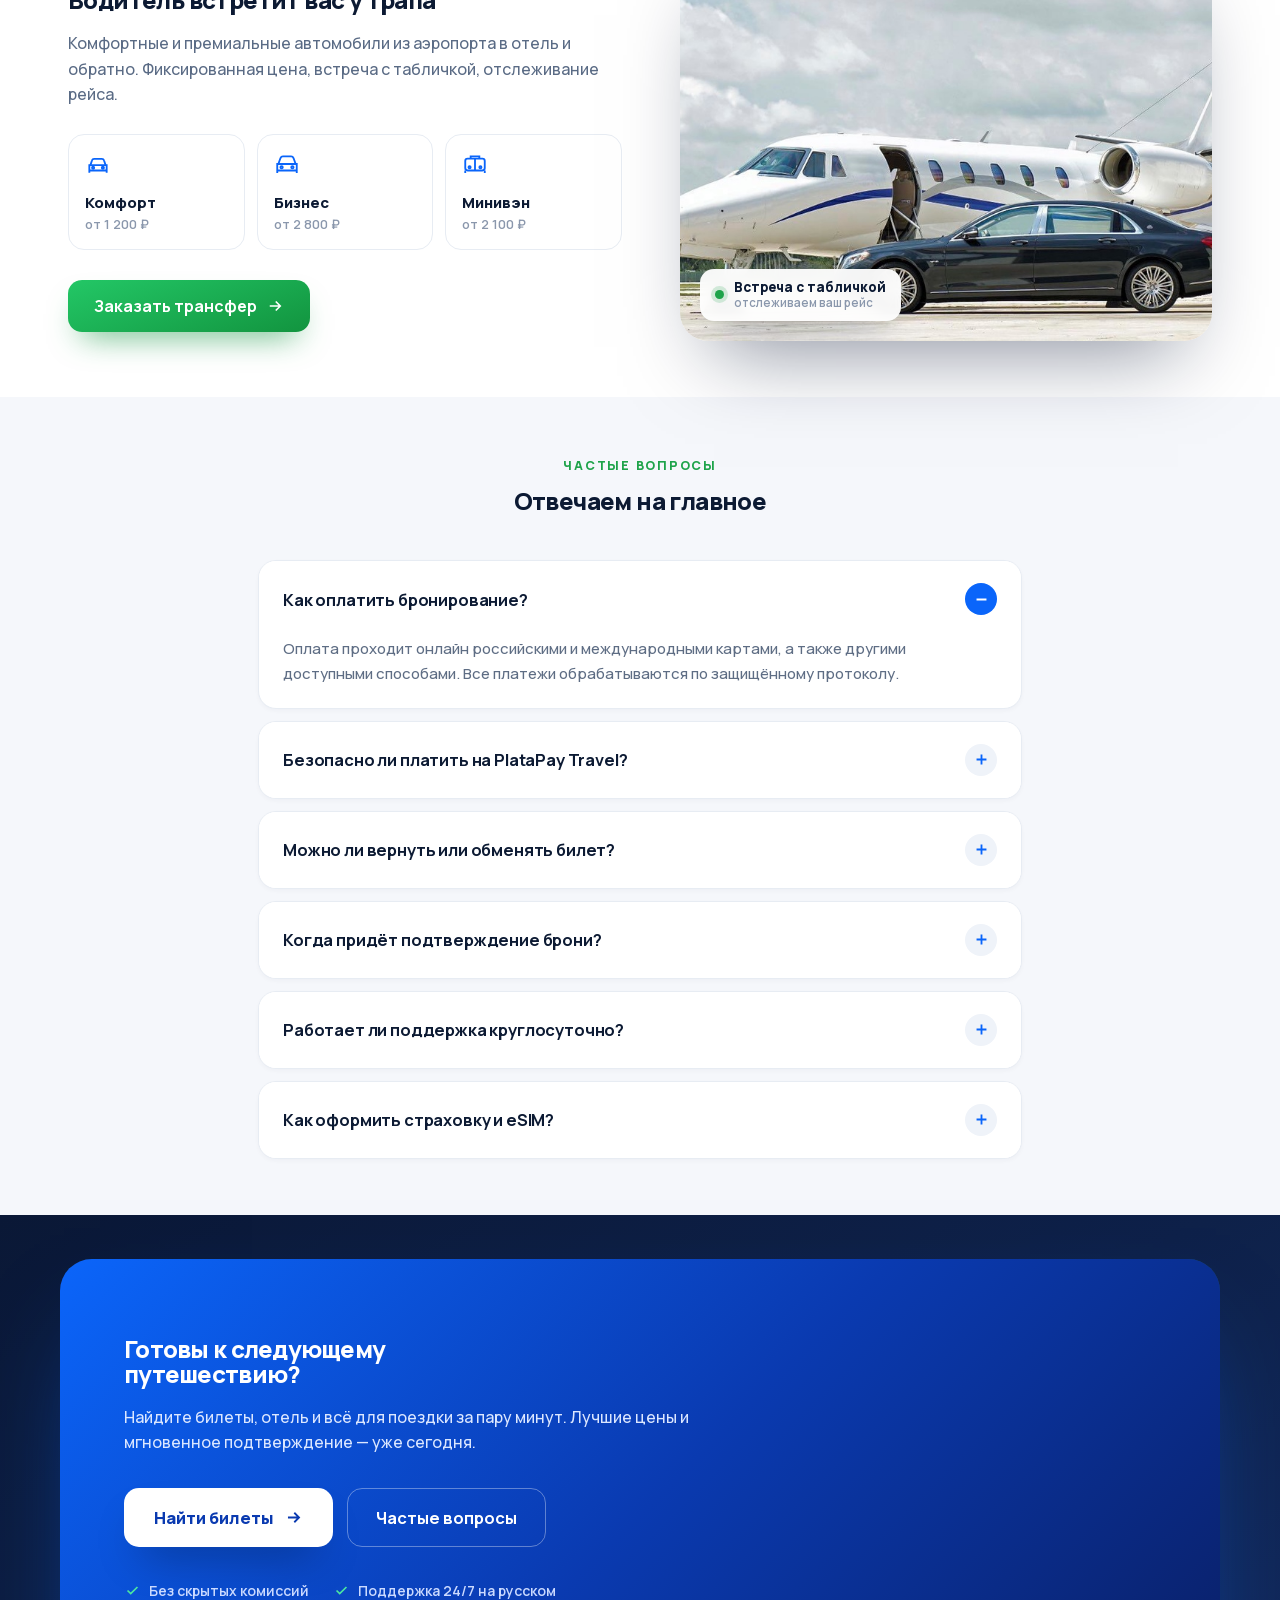
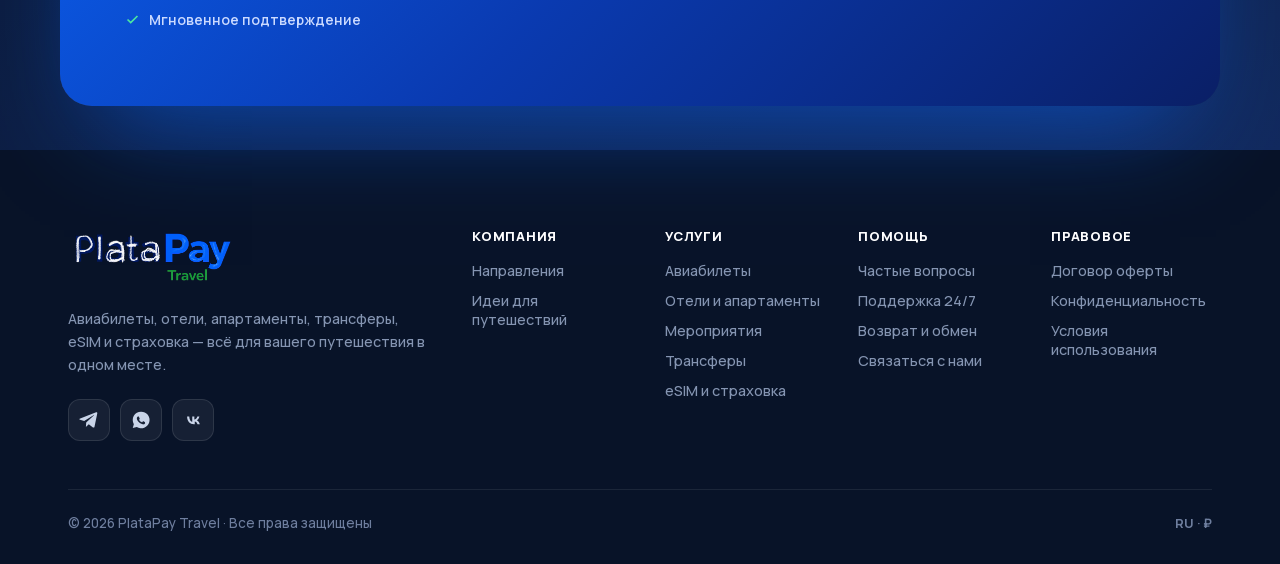
==== commit dbdde99e: "Update travel page" ====
--- a/index.html
+++ b/index.html
@@ -1,373 +1,9709 @@
 <!doctype html>
 <html lang="ru">
-<head>
-<meta charset="utf-8">
-<meta name="viewport" content="width=device-width, initial-scale=1">
-<title>PlataPay Travel — авиабилеты по всему миру</title>
-<meta name="description" content="Поиск и бронирование авиабилетов по всему миру — быстро, безопасно и без автосписаний. Удобная оплата.">
-<meta name="keywords" content="авиабилеты, купить авиабилеты, дешёвые авиабилеты, бронирование авиабилетов, поиск авиабилетов, PlataPay">
-<link rel="canonical" href="https://travel.payoplata.ru/">
-<meta property="og:type" content="website">
-<meta property="og:url" content="https://travel.payoplata.ru/">
-<meta property="og:title" content="PlataPay Travel — авиабилеты по всему миру">
-<meta property="og:description" content="Поиск и бронирование авиабилетов по всему миру — быстро, безопасно и без автосписаний.">
-<meta property="og:image" content="https://travel.payoplata.ru/logo.png">
-<meta name="theme-color" content="#08172F">
-<link rel="icon" href="logo.png" type="image/png">
-
-<!-- Шрифт и стили виджета Nemo Travel (инструкция «АэроТур», раздел 4.1) -->
-<link rel="stylesheet" href="https://fonts.googleapis.com/css?family=Open+Sans:400,500,600,700&subset=cyrillic">
-<link rel="stylesheet" href="https://cdn.nemo.travel/search-form/v2.5.22/flights.search.widget.min.css">
-
-<style>
-  /* Палитра основного сайта payoplata.ru */
-  :root{
-    color-scheme: dark;
-    --bg:#08172F; --bg2:#0c1f40; --bg3:#13294e;
-    --line:#16315f; --line2:#1d3a6b;
-    --text:#eef3ff; --body:#cfd9ef; --muted:#9fb2d4; --muted2:#8499c0;
-    --accent:#2e7bff; --accent-d:#1e5fd6; --accent-l:#7BAEFF;
-    --green:#33c25b;
-  }
-  *,*::before,*::after{box-sizing:border-box;}
-  html{scroll-behavior:smooth;}
-  html,body{margin:0;padding:0;}
-  body{
-    background:var(--bg); color:var(--text); max-width:100%; overflow-x:hidden;
-    line-height:1.55; -webkit-font-smoothing:antialiased;
-    font-family:-apple-system,BlinkMacSystemFont,'SF Pro Display','SF Pro Text','Segoe UI',system-ui,sans-serif;
-  }
-  img{max-width:100%;height:auto;}
-  a{color:var(--accent-l);text-decoration:none;}
-  a:hover{color:var(--text);}
-  .wrap{max-width:1180px;margin:0 auto;padding:0 24px;}
-  .sec-head{text-align:center;max-width:640px;margin:0 auto 26px;}
-  .sec-head h2{margin:0 0 8px;font-size:clamp(22px,3.4vw,30px);font-weight:700;letter-spacing:-.02em;}
-  .sec-head p{margin:0;color:var(--muted);font-size:15px;}
-
-  /* ---------- Header ---------- */
-  .tp-hdr{position:sticky;top:0;z-index:30;background:var(--bg);
-    border-bottom:1px solid var(--line);}
-  .tp-hdr-in{display:flex;align-items:center;justify-content:space-between;height:82px;}
-  .tp-logo{display:inline-flex;align-items:center;line-height:0;}
-  .tp-logo img{height:54px;width:auto;display:block;}
-  .tp-nav{display:flex;gap:12px;align-items:center;font-size:14px;font-weight:600;}
-  .tp-nav a.link{color:var(--muted);padding:6px 6px;}
-  .tp-nav a.link:hover{color:var(--text);}
-  .tp-cta{display:inline-flex;align-items:center;gap:6px;padding:11px 20px;border-radius:999px;
-    font-weight:600;background:linear-gradient(180deg,var(--accent),var(--accent-d));color:#fff !important;
-    box-shadow:0 8px 24px -8px rgba(46,123,255,.7);}
-  .tp-cta:hover{filter:brightness(1.08);}
-
-  /* ---------- Hero (travel) ---------- */
-  .tp-hero{position:relative;overflow:hidden;padding:64px 0 30px;text-align:center;
-    background:radial-gradient(1200px 560px at 50% -160px, rgba(46,123,255,.28), transparent 70%);}
-  .tp-hero .sky{position:absolute;inset:0;z-index:0;pointer-events:none;opacity:.5;}
-  .tp-hero .wrap{position:relative;z-index:1;}
-  .tp-eyebrow{display:inline-flex;align-items:center;gap:7px;color:#cfe0ff;font-weight:600;font-size:13px;
-    background:rgba(46,123,255,.12);border:1px solid rgba(46,123,255,.30);
-    padding:8px 16px;border-radius:999px;margin-bottom:18px;backdrop-filter:blur(6px);}
-  .tp-hero h1{margin:0 0 16px;font-size:clamp(30px,5.4vw,52px);font-weight:800;letter-spacing:-.025em;line-height:1.08;}
-  .tp-hero h1 span{background:linear-gradient(120deg,var(--accent-l),#c9dbff);-webkit-background-clip:text;
-    background-clip:text;-webkit-text-fill-color:transparent;}
-  .tp-hero p.lead{margin:0 auto;max-width:660px;color:var(--body);font-size:clamp(15px,2vw,18px);}
-  .tp-trust-row{display:flex;flex-wrap:wrap;gap:8px;justify-content:center;margin-top:22px;}
-  .tp-trust-row .chip{display:inline-flex;align-items:center;gap:6px;font-size:13px;color:#cfe0ff;
-    background:rgba(46,123,255,.10);border:1px solid rgba(46,123,255,.28);border-radius:999px;
-    padding:8px 14px;backdrop-filter:blur(6px);}
-
-  /* ---------- Widget ---------- */
-  .tp-widget-sec{padding:22px 0 40px;}
-  .tp-widget-head{display:flex;align-items:center;gap:10px;margin:0 0 14px;}
-  .tp-widget-head .dot{width:9px;height:9px;border-radius:50%;background:var(--green);
-    box-shadow:0 0 0 4px rgba(51,194,91,.18);}
-  .tp-widget-head b{font-size:17px;font-weight:600;color:var(--text);}
-  .tp-widget-card{
-    background:linear-gradient(180deg,var(--bg2),var(--bg3));
-    border:1px solid var(--line2);border-radius:22px;padding:14px;
-    box-shadow:0 40px 90px -50px rgba(0,0,0,.9), inset 0 1px 0 rgba(255,255,255,.04);
-  }
-  .tp-widget-inner{background:#ffffff;border-radius:16px;padding:18px;}
-  #root{min-height:120px;
-    font-family:'Open Sans',-apple-system,BlinkMacSystemFont,'Segoe UI',system-ui,sans-serif;}
-  /* --- Бренд-стилизация формы Nemo (свой CSS поверх, как в инструкции стр.8).
-     Селекторы по ТИПАМ элементов — надёжнее классов, т.к. классы виджета
-     появляются только при рендере с CDN. --- */
-  #root input, #root select, #root textarea{ border-radius:10px !important; }
-  #root input:focus, #root select:focus, #root textarea:focus{
-    border-color:var(--accent) !important;
-    box-shadow:0 0 0 3px rgba(46,123,255,.18) !important;
-  }
-  #root button, #root [class*="button"], #root [class*="btn"]{ border-radius:10px !important; }
-  #root button[type="submit"],
-  #root [class*="submit"], #root [class*="btn-primary"], #root [class*="button--primary"],
-  #root [class*="search-button"], #root [class*="searchButton"]{
-    background:linear-gradient(180deg,var(--accent),var(--accent-d)) !important;
-    border-color:var(--accent-d) !important;color:#fff !important;
-    box-shadow:0 8px 20px -10px rgba(46,123,255,.7) !important;
-  }
-  #root a{ color:var(--accent) !important; }
-
-  /* ---------- Popular destinations ---------- */
-  .tp-dest{padding:20px 0 44px;}
-  .tp-dest-grid{display:grid;gap:14px;grid-template-columns:repeat(4,1fr);}
-  .tp-dest-card{position:relative;overflow:hidden;display:block;
-    background:linear-gradient(180deg,var(--bg2),#0a1a38);border:1px solid var(--line);
-    border-radius:18px;padding:18px;transition:transform .18s ease,border-color .18s ease;}
-  .tp-dest-card:hover{transform:translateY(-3px);border-color:var(--accent);}
-  .tp-dest-card .flag{font-size:30px;line-height:1;}
-  .tp-dest-card .city{display:block;margin-top:12px;font-size:18px;font-weight:700;color:var(--text);}
-  .tp-dest-card .country{display:block;color:var(--muted);font-size:13px;}
-  .tp-dest-card .go{display:block;margin-top:12px;font-size:13px;font-weight:600;color:var(--accent-l);}
-  .tp-dest-card .plane{position:absolute;right:-8px;top:-8px;font-size:44px;opacity:.06;transform:rotate(18deg);}
-
-  /* ---------- How it works ---------- */
-  .tp-how{padding:14px 0 46px;}
-  .tp-how-grid{display:grid;gap:16px;grid-template-columns:repeat(3,1fr);}
-  .tp-step{background:linear-gradient(180deg,rgba(255,255,255,.05),rgba(255,255,255,.02));
-    border:1px solid var(--line);border-radius:18px;padding:24px;backdrop-filter:blur(8px);}
-  .tp-step .n{width:38px;height:38px;border-radius:12px;display:grid;place-items:center;font-weight:700;
-    font-size:16px;color:#fff;background:linear-gradient(180deg,var(--accent),var(--accent-d));
-    box-shadow:0 10px 24px -10px rgba(46,123,255,.7);margin-bottom:14px;}
-  .tp-step b{display:block;font-size:16px;color:var(--text);margin-bottom:6px;}
-  .tp-step span{color:var(--muted);font-size:14px;}
-
-  /* ---------- Advantages ---------- */
-  .tp-adv{padding:10px 0 46px;}
-  .tp-adv-grid{display:grid;gap:14px;grid-template-columns:repeat(4,1fr);}
-  .tp-adv-card{background:linear-gradient(180deg,rgba(255,255,255,.05),rgba(255,255,255,.02));
-    border:1px solid var(--line);border-radius:16px;padding:20px;backdrop-filter:blur(8px);}
-  .tp-adv-card .ic{width:42px;height:42px;border-radius:12px;display:grid;place-items:center;font-size:20px;
-    background:linear-gradient(180deg,var(--accent),var(--accent-d));
-    box-shadow:0 10px 24px -10px rgba(46,123,255,.7);margin-bottom:12px;}
-  .tp-adv-card b{display:block;font-size:15px;font-weight:600;color:var(--text);margin-bottom:5px;}
-  .tp-adv-card span{color:var(--muted);font-size:13.5px;}
-
-  /* ---------- CTA ---------- */
-  .tp-cta-block{position:relative;overflow:hidden;
-    background:linear-gradient(120deg,#123163,#0c1f40);border:1px solid var(--line2);
-    border-radius:22px;padding:40px 26px;text-align:center;margin-bottom:48px;}
-  .tp-cta-block .glow{position:absolute;inset:0;pointer-events:none;
-    background:radial-gradient(600px 240px at 80% -40px,rgba(46,123,255,.35),transparent 70%);}
-  .tp-cta-block h2{position:relative;margin:0 0 8px;font-size:26px;font-weight:700;letter-spacing:-.01em;}
-  .tp-cta-block p{position:relative;margin:0 0 20px;color:var(--body);}
-  .tp-btn-primary{position:relative;display:inline-flex;align-items:center;gap:8px;padding:15px 28px;border-radius:999px;
-    font-weight:600;font-size:15px;background:linear-gradient(180deg,var(--accent),var(--accent-d));
-    color:#fff !important;box-shadow:0 8px 24px -8px rgba(46,123,255,.7);}
-  .tp-btn-primary:hover{filter:brightness(1.08);}
-
-  /* ---------- Footer ---------- */
-  .tp-foot{border-top:1px solid var(--line);background:#07132a;padding:44px 0 40px;}
-  .tp-foot-in{display:flex;flex-wrap:wrap;gap:32px;align-items:flex-start;justify-content:space-between;}
-  .tp-foot-brand{max-width:420px;}
-  .tp-foot .tp-logo img{height:56px;}
-  .tp-foot .muted{color:var(--muted);font-size:13.5px;margin:16px 0 0;}
-  .tp-foot-col{min-width:190px;}
-  .tp-foot-title{font-size:12px;font-weight:700;color:var(--text);text-transform:uppercase;
-    letter-spacing:.05em;margin-bottom:14px;}
-  .tp-foot-contacts{list-style:none;margin:0;padding:0;display:grid;gap:11px;}
-  .tp-foot-contacts li{display:flex;flex-direction:column;gap:2px;}
-  .tp-foot-contacts li em{font-style:normal;font-size:12px;color:var(--muted2);}
-  .tp-foot-contacts li a{color:var(--text);font-size:14.5px;font-weight:600;}
-  .tp-foot-contacts li a:hover{color:var(--accent-l);}
-  .tp-foot-hours{margin-top:14px;font-size:12.5px;color:var(--muted);}
-  .tp-foot .links{display:flex;flex-direction:column;gap:11px;font-size:14px;font-weight:600;}
-  .tp-foot .links a{color:var(--muted);}
-  .tp-foot .links a:hover{color:var(--text);}
-  .tp-foot-legal{border-top:1px solid var(--line);margin-top:30px;padding-top:20px;
-    display:flex;flex-wrap:wrap;gap:6px 20px;justify-content:space-between;
-    font-size:12.5px;color:var(--muted2);line-height:1.5;}
-
-  @media(max-width:900px){
-    .tp-dest-grid{grid-template-columns:1fr 1fr;}
-    .tp-adv-grid{grid-template-columns:1fr 1fr;}
-    .tp-how-grid{grid-template-columns:1fr;}
-  }
-  @media(max-width:768px){
-    .wrap{padding:0 16px;}
-    .tp-nav .hide-sm{display:none;}
-    .tp-hdr-in{height:70px;}
-    .tp-logo img{height:44px;}
-    .tp-hero{padding:44px 0 20px;}
-    .tp-foot .tp-logo img{height:46px;}
-  }
-  @media(max-width:480px){
-    .tp-dest-grid{grid-template-columns:1fr 1fr;}
-    .tp-adv-grid{grid-template-columns:1fr;}
-    .tp-logo img{height:40px;}
-  }
-</style>
-</head>
-<body>
-
-<header class="tp-hdr">
-  <div class="wrap tp-hdr-in">
-    <a class="tp-logo" href="https://payoplata.ru" aria-label="PlataPay Travel">
-      <img src="logo.png" alt="PlataPay Travel" width="1100" height="349">
-    </a>
-    <nav class="tp-nav">
-      <a class="link hide-sm" href="#destinations">Направления</a>
-      <a class="link hide-sm" href="#how">Как это работает</a>
-      <a class="tp-cta" href="https://t.me/Kimzar_A" target="_blank" rel="noopener">Написать в Telegram</a>
-    </nav>
-  </div>
-</header>
-
-<section class="tp-hero">
-  <!-- Декоративный «travel»-фон: лётные дуги и самолёты -->
-  <svg class="sky" viewBox="0 0 1440 520" preserveAspectRatio="xMidYMid slice" aria-hidden="true">
-    <defs>
-      <linearGradient id="arc" x1="0" y1="0" x2="1" y2="0">
-        <stop offset="0" stop-color="#2e7bff" stop-opacity="0"/>
-        <stop offset="0.5" stop-color="#7BAEFF" stop-opacity="0.9"/>
-        <stop offset="1" stop-color="#2e7bff" stop-opacity="0"/>
-      </linearGradient>
-    </defs>
-    <path d="M-40 430 Q 420 140 900 300 T 1500 210" fill="none" stroke="url(#arc)" stroke-width="2" stroke-dasharray="6 10"/>
-    <path d="M-40 250 Q 500 460 980 250 T 1500 340" fill="none" stroke="url(#arc)" stroke-width="2" stroke-dasharray="4 12" opacity=".7"/>
-    <g fill="#cfe0ff" opacity=".8">
-      <circle cx="120" cy="120" r="2"/><circle cx="360" cy="70" r="1.6"/><circle cx="720" cy="110" r="2.2"/>
-      <circle cx="1080" cy="80" r="1.6"/><circle cx="1320" cy="140" r="2"/><circle cx="560" cy="40" r="1.4"/>
-    </g>
-    <g fill="#7BAEFF">
-      <path d="M905 296 l26 -8 -8 12 8 4 -4 6 -12 -4 -10 8 z"/>
-      <path d="M975 250 l24 -7 -7 11 7 4 -4 5 -11 -3 -9 7 z" opacity=".6"/>
-    </g>
-  </svg>
-  <div class="wrap">
-    <span class="tp-eyebrow">✈ Авиабилеты по всему миру</span>
-    <h1>Летайте куда угодно —<br><span>быстро и удобно</span></h1>
-    <p class="lead">Поиск рейсов по всему миру и бронирование напрямую — быстро, безопасно и без автосписаний. Удобная оплата.</p>
-    <div class="tp-trust-row">
-      <span class="chip">🌍 Рейсы по всему миру</span>
-      <span class="chip">💳 Удобная оплата</span>
-      <span class="chip">🔒 Без автосписаний</span>
-      <span class="chip">🕓 Поддержка каждый день</span>
-    </div>
-  </div>
-</section>
-
-<section class="tp-widget-sec" id="search">
-  <div class="wrap">
-    <div class="tp-widget-head"><span class="dot"></span><b>Поиск авиабилетов</b></div>
-    <div class="tp-widget-card">
-      <div class="tp-widget-inner">
-
-        <!-- ============================================================
-             ВИДЖЕТ ПОИСКА АВИАБИЛЕТОВ · Nemo Travel
-             Код точно по инструкции «АэроТур» (PDF, раздел 4.1).
-             nemoURL   — booking-поддомен (в DNS уже CNAME → sys.nemo.travel),
-                         нужен SSL + передача данных в «АэроТур» (раздел 1).
-             webskyURL — уточните у «АэроТур»: в инструкции указан демо-адрес.
-        ============================================================ -->
-        <div id="root"></div>
-        <script src="https://cdn.nemo.travel/search-form/v2.5.22/flights.search.widget.min.js"></script>
-        <script>
-          FlightsSearchWidget.init({
-            webskyURL: 'http://demo.websky.aero/gru',
-            nemoURL: 'https://www.travel.payoplata.ru',
-            rootElement: document.getElementById('root'),
-            locale: 'ru'
-          });
-        </script>
-        <!-- ==================== /ВИДЖЕТ ==================== -->
-
-      </div>
-    </div>
-  </div>
-</section>
-
-<section class="tp-dest" id="destinations">
-  <div class="wrap">
-    <div class="sec-head">
-      <h2>Популярные направления</h2>
-      <p>Куда чаще всего летают наши путешественники — выберите город и найдите билеты</p>
-    </div>
-    <div class="tp-dest-grid">
-      <a class="tp-dest-card" href="#search"><span class="plane">✈</span><span class="flag">🇹🇷</span><span class="city">Стамбул</span><span class="country">Турция</span><span class="go">Найти билеты →</span></a>
-      <a class="tp-dest-card" href="#search"><span class="plane">✈</span><span class="flag">🇦🇪</span><span class="city">Дубай</span><span class="country">ОАЭ</span><span class="go">Найти билеты →</span></a>
-      <a class="tp-dest-card" href="#search"><span class="plane">✈</span><span class="flag">🇦🇲</span><span class="city">Ереван</span><span class="country">Армения</span><span class="go">Найти билеты →</span></a>
-      <a class="tp-dest-card" href="#search"><span class="plane">✈</span><span class="flag">🇹🇭</span><span class="city">Бангкок</span><span class="country">Таиланд</span><span class="go">Найти билеты →</span></a>
-      <a class="tp-dest-card" href="#search"><span class="plane">✈</span><span class="flag">🇬🇪</span><span class="city">Тбилиси</span><span class="country">Грузия</span><span class="go">Найти билеты →</span></a>
-      <a class="tp-dest-card" href="#search"><span class="plane">✈</span><span class="flag">🇨🇳</span><span class="city">Пекин</span><span class="country">Китай</span><span class="go">Найти билеты →</span></a>
-      <a class="tp-dest-card" href="#search"><span class="plane">✈</span><span class="flag">🇷🇸</span><span class="city">Белград</span><span class="country">Сербия</span><span class="go">Найти билеты →</span></a>
-      <a class="tp-dest-card" href="#search"><span class="plane">✈</span><span class="flag">🇲🇻</span><span class="city">Мале</span><span class="country">Мальдивы</span><span class="go">Найти билеты →</span></a>
-    </div>
-  </div>
-</section>
-
-<section class="tp-how" id="how">
-  <div class="wrap">
-    <div class="sec-head">
-      <h2>Как это работает</h2>
-      <p>Три простых шага — от поиска рейса до билета на руках</p>
-    </div>
-    <div class="tp-how-grid">
-      <div class="tp-step"><div class="n">1</div><b>Найдите рейс</b><span>Введите города и даты в форме поиска — покажем рейсы по всему миру, прямые и с пересадками.</span></div>
-      <div class="tp-step"><div class="n">2</div><b>Забронируйте</b><span>Выберите подходящий вариант и оформите бронирование напрямую, без скрытых наценок.</span></div>
-      <div class="tp-step"><div class="n">3</div><b>Оплатите удобно</b><span>Оплата удобным способом — быстро, безопасно и без автосписаний.</span></div>
-    </div>
-  </div>
-</section>
-
-<section class="tp-adv">
-  <div class="wrap">
-    <div class="tp-adv-grid">
-      <div class="tp-adv-card"><div class="ic">💳</div><b>Удобная оплата</b><span>Быстро, безопасно и без скрытых комиссий</span></div>
-      <div class="tp-adv-card"><div class="ic">🔒</div><b>Без автосписаний</b><span>Оплачиваете только выбранный билет</span></div>
-      <div class="tp-adv-card"><div class="ic">💬</div><b>Поддержка каждый день</b><span>На связи с 08:00 до 24:00 МСК</span></div>
-      <div class="tp-adv-card"><div class="ic">🧭</div><b>Помощь с оформлением</b><span>Подскажем и оформим, если что-то непонятно</span></div>
-    </div>
-  </div>
-</section>
-
-<section class="wrap">
-  <div class="tp-cta-block">
-    <div class="glow"></div>
-    <h2>Не нашли нужный рейс или остались вопросы?</h2>
-    <p>Напишите нам — подберём билеты и поможем с бронированием и оплатой.</p>
-    <a class="tp-btn-primary" href="https://t.me/Kimzar_A" target="_blank" rel="noopener">Написать в Telegram</a>
-  </div>
-</section>
-
-<footer class="tp-foot">
-  <div class="wrap">
-    <div class="tp-foot-in">
-      <div class="tp-foot-brand">
-        <a class="tp-logo" href="https://payoplata.ru" aria-label="PlataPay Travel">
-          <img src="logo.png" alt="PlataPay Travel" width="1100" height="349">
-        </a>
-        <p class="muted">Поиск и бронирование авиабилетов по всему миру — быстро, безопасно и без автосписаний. PlataPay не является банком или платёжной системой и оказывает консультационную и посредническую помощь.</p>
-      </div>
-
-      <div class="tp-foot-col">
-        <div class="tp-foot-title">Поддержка</div>
-        <ul class="tp-foot-contacts">
-          <li><em>Телефон</em><a href="tel:+79676726909">+7 967 672-69-09</a></li>
-          <li><em>E-mail</em><a href="mailto:Apolon7-rus@mail.ru">Apolon7-rus@mail.ru</a></li>
-          <li><em>Telegram</em><a href="https://t.me/Kimzar_A" target="_blank" rel="noopener">@Kimzar_A</a></li>
-          <li><em>WhatsApp</em><a href="https://wa.me/79676726909" target="_blank" rel="noopener">Написать в WhatsApp</a></li>
-        </ul>
-        <div class="tp-foot-hours">Каждый день с 08:00 до 24:00 МСК</div>
-      </div>
-
-      <div class="tp-foot-col">
-        <div class="tp-foot-title">Разделы</div>
-        <div class="links">
-          <a href="https://payoplata.ru">Главная</a>
-          <a href="https://payoplata.ru/catalog">Каталог</a>
-          <a href="https://payoplata.ru/faq">FAQ</a>
-          <a href="https://payoplata.ru/contacts">Контакты</a>
-        </div>
-      </div>
-    </div>
-
-    <div class="tp-foot-legal">
-      <div>© 2026 PlataPay · ООО «Аполон7-Рус»</div>
-      <div>ИНН 2304086282 · КПП 230401001 · ОГРН 1252300042356 · г. Геленджик, ул. Островского, 80А</div>
-    </div>
-  </div>
-</footer>
-
-</body>
+	<head>
+		<meta charset="utf-8" />
+		<meta name="viewport" content="width=device-width, initial-scale=1" />
+		<title>
+			PlataPay Travel — авиабилеты по всему миру, оплата из России
+		</title>
+		<meta
+			name="description"
+			content="Поиск и бронирование авиабилетов по всему миру. Оплата зарубежных билетов из России — быстро, безопасно и без автосписаний."
+		/>
+		<meta
+			name="keywords"
+			content="авиабилеты, купить авиабилеты, дешёвые авиабилеты, бронирование авиабилетов, оплата авиабилетов из России, PlataPay"
+		/>
+		<link rel="canonical" href="https://travel.payoplata.ru/" />
+		<meta property="og:type" content="website" />
+		<meta property="og:url" content="https://travel.payoplata.ru/" />
+		<meta
+			property="og:title"
+			content="PlataPay Travel — авиабилеты по всему миру"
+		/>
+		<meta
+			property="og:description"
+			content="Поиск и бронирование авиабилетов. Оплата зарубежных билетов из России — быстро и безопасно."
+		/>
+
+		<style>
+			.sc-placeholder {
+				background: color-mix(in srgb, currentColor 8%, transparent);
+
+				border: 1px solid
+					color-mix(in srgb, currentColor 50%, transparent);
+
+				border-radius: 2px;
+				box-sizing: border-box;
+				overflow: hidden;
+			}
+
+			@keyframes sc-shine {
+				0% {
+					background-position: 100% 50%;
+				}
+				100% {
+					background-position: 0% 50%;
+				}
+			}
+
+			html.sc-dc-streaming .sc-placeholder,
+			html.sc-dc-streaming .sc-interp.sc-missing {
+				position: relative;
+
+				background: color-mix(in srgb, currentColor 5%, transparent);
+
+				border-color: transparent;
+			}
+
+			html.sc-dc-streaming .sc-placeholder::before,
+			html.sc-dc-streaming .sc-interp.sc-missing::before {
+				content: "";
+
+				position: absolute;
+				inset: 0;
+				pointer-events: none;
+
+				background: linear-gradient(
+					90deg,
+					rgba(217, 119, 87, 0) 25%,
+					rgba(247, 225, 211, 0.95) 37%,
+					rgba(217, 119, 87, 0) 63%
+				);
+
+				background-size: 400% 100%;
+				animation: sc-shine 1.4s ease infinite;
+			}
+
+			html.sc-dc-streaming
+				.sc-placeholder:nth-child(n + 9 of .sc-placeholder)::before,
+			html.sc-dc-streaming
+				.sc-interp.sc-missing:nth-child(
+					n + 9 of .sc-interp.sc-missing
+				)::before {
+				animation: none;
+
+				background: color-mix(in srgb, currentColor 8%, transparent);
+			}
+
+			.sc-placeholder-error {
+				padding: 4px 8px;
+				font:
+					11px/1.4 ui-monospace,
+					monospace;
+
+				color: color-mix(in srgb, currentColor 70%, transparent);
+				word-break: break-word;
+			}
+
+			.sc-interp.sc-missing {
+				display: inline-block;
+				width: 2em;
+				height: 1em;
+				overflow: hidden;
+
+				vertical-align: text-bottom;
+				background: rgba(255, 255, 255, 0.3);
+				border: 1px solid rgba(0, 0, 0, 0.5);
+
+				border-radius: 2px;
+				box-sizing: border-box;
+				color: transparent;
+
+				user-select: none;
+			}
+
+			.sc-interp.sc-unresolved {
+				font-family: ui-monospace, monospace;
+				font-size: 0.85em;
+
+				color: color-mix(in srgb, currentColor 50%, transparent);
+
+				background: color-mix(in srgb, currentColor 10%, transparent);
+				border-radius: 3px;
+
+				padding: 0 3px;
+			}
+
+			.sc-host.sc-has-error {
+				position: relative;
+			}
+
+			.sc-logic-error {
+				position: absolute;
+				top: 8px;
+				left: 8px;
+				z-index: 2147483647;
+				max-width: 60ch;
+
+				padding: 6px 10px;
+				background: #b00020;
+				color: #fff;
+				font:
+					12px/1.4 ui-monospace,
+					monospace;
+
+				border-radius: 4px;
+				white-space: pre-wrap;
+				pointer-events: none;
+			}
+
+			@media print {
+				@page {
+					margin: 0.5cm;
+				}
+
+				figure,
+				table {
+					break-inside: avoid;
+				}
+
+				#dc-root,
+				#dc-root > .sc-host {
+					height: auto;
+				}
+
+				*,
+				*::before,
+				*::after {
+					print-color-adjust: exact;
+					-webkit-print-color-adjust: exact;
+
+					backdrop-filter: none !important;
+					-webkit-backdrop-filter: none !important;
+
+					animation-delay: -99s !important;
+					animation-duration: 0.001s !important;
+
+					animation-iteration-count: 1 !important;
+					animation-fill-mode: both !important;
+
+					animation-play-state: running !important;
+					transition-duration: 0s !important;
+				}
+			}
+		</style>
+		<script>
+			window.__resources = {
+				d2: "blob:null/aa935258-cca9-415c-9370-77654d9fb38e",
+				d7: "blob:null/8c87433f-74d6-4852-9460-13fd76e75907",
+				d5: "blob:null/11d36fcc-8f3c-4def-852a-b7d628b4ba32",
+				d9: "blob:null/07738bb6-d99b-4fe9-84af-19f59902fc4a",
+				d1: "blob:null/0c708e5f-9634-4f99-a7a7-f5ed7c05562d",
+				d3: "blob:null/949af5fa-968a-4568-adf7-5d476c7c3a87",
+				d8: "blob:null/4bc8265a-b15f-4cb4-a797-fa37bf7cddf0",
+				i1: "blob:null/dbe31854-3db5-44c2-970f-3ef307706d5e",
+				i2: "blob:null/2bcab187-7213-4595-a41e-be46f0e8acf6",
+				i3: "blob:null/0047b0aa-5d9d-4be8-928a-a472c4af25c2",
+				d6: "blob:null/9b351760-384b-4e1c-ad69-e6453afd9bb0",
+				d4: "blob:null/c6198a76-c76e-441b-bc77-5ffee10bee42",
+				"https://unpkg.com/react@18.3.1/umd/react.production.min.js":
+					"blob:null/f7adf00e-365c-4a8a-9150-67ccd8491123",
+				"https://unpkg.com/react-dom@18.3.1/umd/react-dom.production.min.js":
+					"blob:null/7c85c2cb-c67b-4e1c-8364-89a1b3c5cc3e",
+			}
+		</script>
+
+		<meta charset="utf-8" />
+
+		<meta name="viewport" content="width=device-width, initial-scale=1" />
+
+		<link
+			rel="stylesheet"
+			href="https://fonts.googleapis.com/css?family=Open+Sans:400,500,600,700&subset=cyrillic"
+		/>
+		<link
+			rel="stylesheet"
+			href="https://cdn.nemo.travel/search-form/v2.5.22/flights.search.widget.min.css"
+		/>
+		<link rel="stylesheet" href="assets/widget-theme.css" />
+
+		<script src="blob:null/3b19d3f4-a004-4892-8eaf-95ab2fce2dbb"></script>
+
+		<style>
+			x-dc {
+				display: none !important;
+			}
+		</style>
+		<script src="blob:null/f7adf00e-365c-4a8a-9150-67ccd8491123"></script>
+		<script src="blob:null/7c85c2cb-c67b-4e1c-8364-89a1b3c5cc3e"></script>
+		<style></style>
+		<link
+			rel="preconnect"
+			href="https://fonts.googleapis.com"
+			data-dc-tpl="1"
+		/>
+		<link
+			rel="preconnect"
+			href="https://fonts.gstatic.com"
+			data-dc-tpl="2"
+		/>
+		<style data-dc-tpl="3">
+			@font-face {
+				font-family: "Manrope";
+
+				font-style: normal;
+
+				font-weight: 400;
+
+				font-display: swap;
+
+				src: url("[data-uri]")
+					format("woff2");
+
+				unicode-range:
+					U+0460-052F, U+1C80-1C8A, U+20B4, U+2DE0-2DFF, U+A640-A69F,
+					U+FE2E-FE2F;
+			}
+
+			@font-face {
+				font-family: "Manrope";
+
+				font-style: normal;
+
+				font-weight: 400;
+
+				font-display: swap;
+
+				src: url("[data-uri]")
+					format("woff2");
+
+				unicode-range:
+					U+0301, U+0400-045F, U+0490-0491, U+04B0-04B1, U+2116;
+			}
+
+			@font-face {
+				font-family: "Manrope";
+
+				font-style: normal;
+
+				font-weight: 400;
+
+				font-display: swap;
+
+				src: url("[data-uri]")
+					format("woff2");
+
+				unicode-range:
+					U+0370-0377, U+037A-037F, U+0384-038A, U+038C, U+038E-03A1,
+					U+03A3-03FF;
+			}
+
+			@font-face {
+				font-family: "Manrope";
+
+				font-style: normal;
+
+				font-weight: 400;
+
+				font-display: swap;
+
+				src: url("[data-uri]")
+					format("woff2");
+
+				unicode-range:
+					U+0102-0103, U+0110-0111, U+0128-0129, U+0168-0169,
+					U+01A0-01A1, U+01AF-01B0, U+0300-0301, U+0303-0304,
+					U+0308-0309, U+0323, U+0329, U+1EA0-1EF9, U+20AB;
+			}
+
+			@font-face {
+				font-family: "Manrope";
+
+				font-style: normal;
+
+				font-weight: 400;
+
+				font-display: swap;
+
+				src: url("[data-uri]")
+					format("woff2");
+
+				unicode-range:
+					U+0100-02BA, U+02BD-02C5, U+02C7-02CC, U+02CE-02D7,
+					U+02DD-02FF, U+0304, U+0308, U+0329, U+1D00-1DBF,
+					U+1E00-1E9F, U+1EF2-1EFF, U+2020, U+20A0-20AB, U+20AD-20C0,
+					U+2113, U+2C60-2C7F, U+A720-A7FF;
+			}
+
+			@font-face {
+				font-family: "Manrope";
+
+				font-style: normal;
+
+				font-weight: 400;
+
+				font-display: swap;
+
+				src: url("[data-uri]")
+					format("woff2");
+
+				unicode-range:
+					U+0000-00FF, U+0131, U+0152-0153, U+02BB-02BC, U+02C6,
+					U+02DA, U+02DC, U+0304, U+0308, U+0329, U+2000-206F, U+20AC,
+					U+2122, U+2191, U+2193, U+2212, U+2215, U+FEFF, U+FFFD;
+			}
+
+			@font-face {
+				font-family: "Manrope";
+
+				font-style: normal;
+
+				font-weight: 500;
+
+				font-display: swap;
+
+				src: url("[data-uri]")
+					format("woff2");
+
+				unicode-range:
+					U+0460-052F, U+1C80-1C8A, U+20B4, U+2DE0-2DFF, U+A640-A69F,
+					U+FE2E-FE2F;
+			}
+
+			@font-face {
+				font-family: "Manrope";
+
+				font-style: normal;
+
+				font-weight: 500;
+
+				font-display: swap;
+
+				src: url("[data-uri]")
+					format("woff2");
+
+				unicode-range:
+					U+0301, U+0400-045F, U+0490-0491, U+04B0-04B1, U+2116;
+			}
+
+			@font-face {
+				font-family: "Manrope";
+
+				font-style: normal;
+
+				font-weight: 500;
+
+				font-display: swap;
+
+				src: url("[data-uri]")
+					format("woff2");
+
+				unicode-range:
+					U+0370-0377, U+037A-037F, U+0384-038A, U+038C, U+038E-03A1,
+					U+03A3-03FF;
+			}
+
+			@font-face {
+				font-family: "Manrope";
+
+				font-style: normal;
+
+				font-weight: 500;
+
+				font-display: swap;
+
+				src: url("[data-uri]")
+					format("woff2");
+
+				unicode-range:
+					U+0102-0103, U+0110-0111, U+0128-0129, U+0168-0169,
+					U+01A0-01A1, U+01AF-01B0, U+0300-0301, U+0303-0304,
+					U+0308-0309, U+0323, U+0329, U+1EA0-1EF9, U+20AB;
+			}
+
+			@font-face {
+				font-family: "Manrope";
+
+				font-style: normal;
+
+				font-weight: 500;
+
+				font-display: swap;
+
+				src: url("[data-uri]")
+					format("woff2");
+
+				unicode-range:
+					U+0100-02BA, U+02BD-02C5, U+02C7-02CC, U+02CE-02D7,
+					U+02DD-02FF, U+0304, U+0308, U+0329, U+1D00-1DBF,
+					U+1E00-1E9F, U+1EF2-1EFF, U+2020, U+20A0-20AB, U+20AD-20C0,
+					U+2113, U+2C60-2C7F, U+A720-A7FF;
+			}
+
+			@font-face {
+				font-family: "Manrope";
+
+				font-style: normal;
+
+				font-weight: 500;
+
+				font-display: swap;
+
+				src: url("[data-uri]")
+					format("woff2");
+
+				unicode-range:
+					U+0000-00FF, U+0131, U+0152-0153, U+02BB-02BC, U+02C6,
+					U+02DA, U+02DC, U+0304, U+0308, U+0329, U+2000-206F, U+20AC,
+					U+2122, U+2191, U+2193, U+2212, U+2215, U+FEFF, U+FFFD;
+			}
+
+			@font-face {
+				font-family: "Manrope";
+
+				font-style: normal;
+
+				font-weight: 600;
+
+				font-display: swap;
+
+				src: url("[data-uri]")
+					format("woff2");
+
+				unicode-range:
+					U+0460-052F, U+1C80-1C8A, U+20B4, U+2DE0-2DFF, U+A640-A69F,
+					U+FE2E-FE2F;
+			}
+
+			@font-face {
+				font-family: "Manrope";
+
+				font-style: normal;
+
+				font-weight: 600;
+
+				font-display: swap;
+
+				src: url("[data-uri]")
+					format("woff2");
+
+				unicode-range:
+					U+0301, U+0400-045F, U+0490-0491, U+04B0-04B1, U+2116;
+			}
+
+			@font-face {
+				font-family: "Manrope";
+
+				font-style: normal;
+
+				font-weight: 600;
+
+				font-display: swap;
+
+				src: url("[data-uri]")
+					format("woff2");
+
+				unicode-range:
+					U+0370-0377, U+037A-037F, U+0384-038A, U+038C, U+038E-03A1,
+					U+03A3-03FF;
+			}
+
+			@font-face {
+				font-family: "Manrope";
+
+				font-style: normal;
+
+				font-weight: 600;
+
+				font-display: swap;
+
+				src: url("[data-uri]")
+					format("woff2");
+
+				unicode-range:
+					U+0102-0103, U+0110-0111, U+0128-0129, U+0168-0169,
+					U+01A0-01A1, U+01AF-01B0, U+0300-0301, U+0303-0304,
+					U+0308-0309, U+0323, U+0329, U+1EA0-1EF9, U+20AB;
+			}
+
+			@font-face {
+				font-family: "Manrope";
+
+				font-style: normal;
+
+				font-weight: 600;
+
+				font-display: swap;
+
+				src: url("[data-uri]")
+					format("woff2");
+
+				unicode-range:
+					U+0100-02BA, U+02BD-02C5, U+02C7-02CC, U+02CE-02D7,
+					U+02DD-02FF, U+0304, U+0308, U+0329, U+1D00-1DBF,
+					U+1E00-1E9F, U+1EF2-1EFF, U+2020, U+20A0-20AB, U+20AD-20C0,
+					U+2113, U+2C60-2C7F, U+A720-A7FF;
+			}
+
+			@font-face {
+				font-family: "Manrope";
+
+				font-style: normal;
+
+				font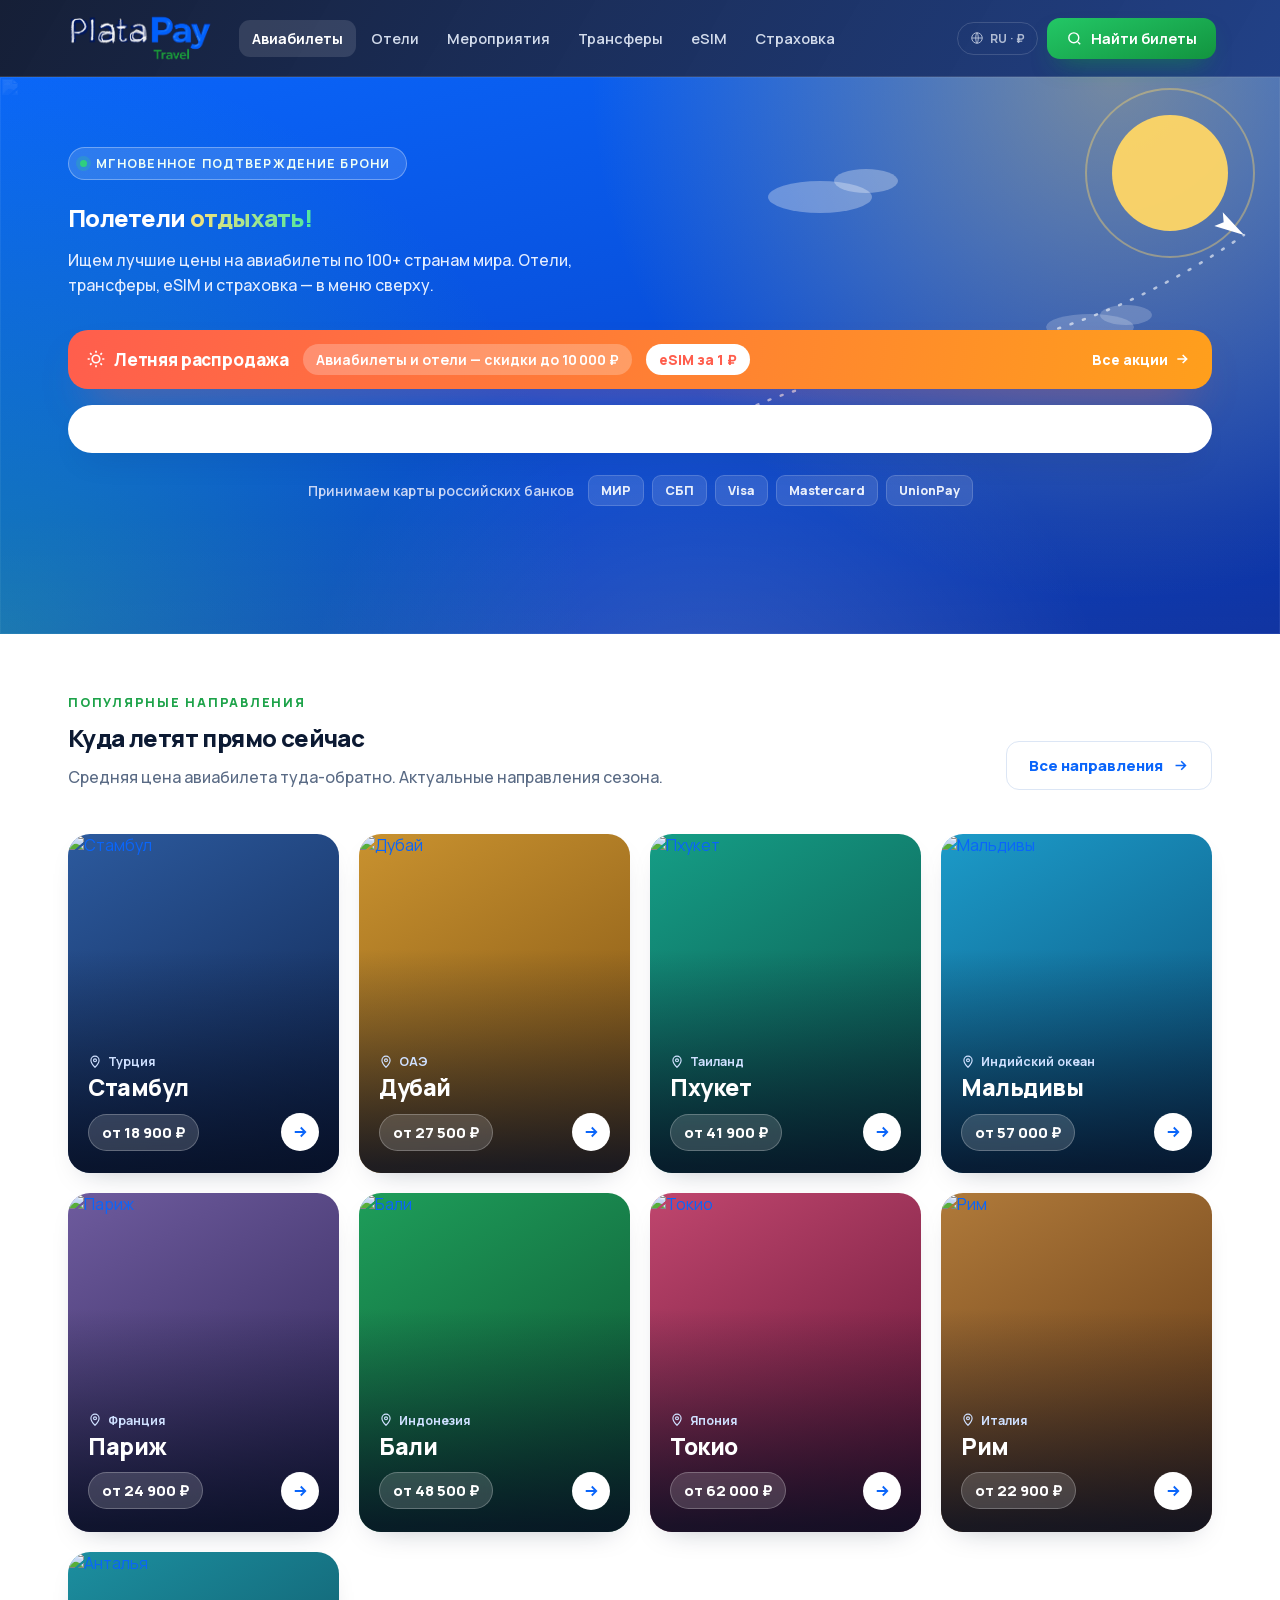
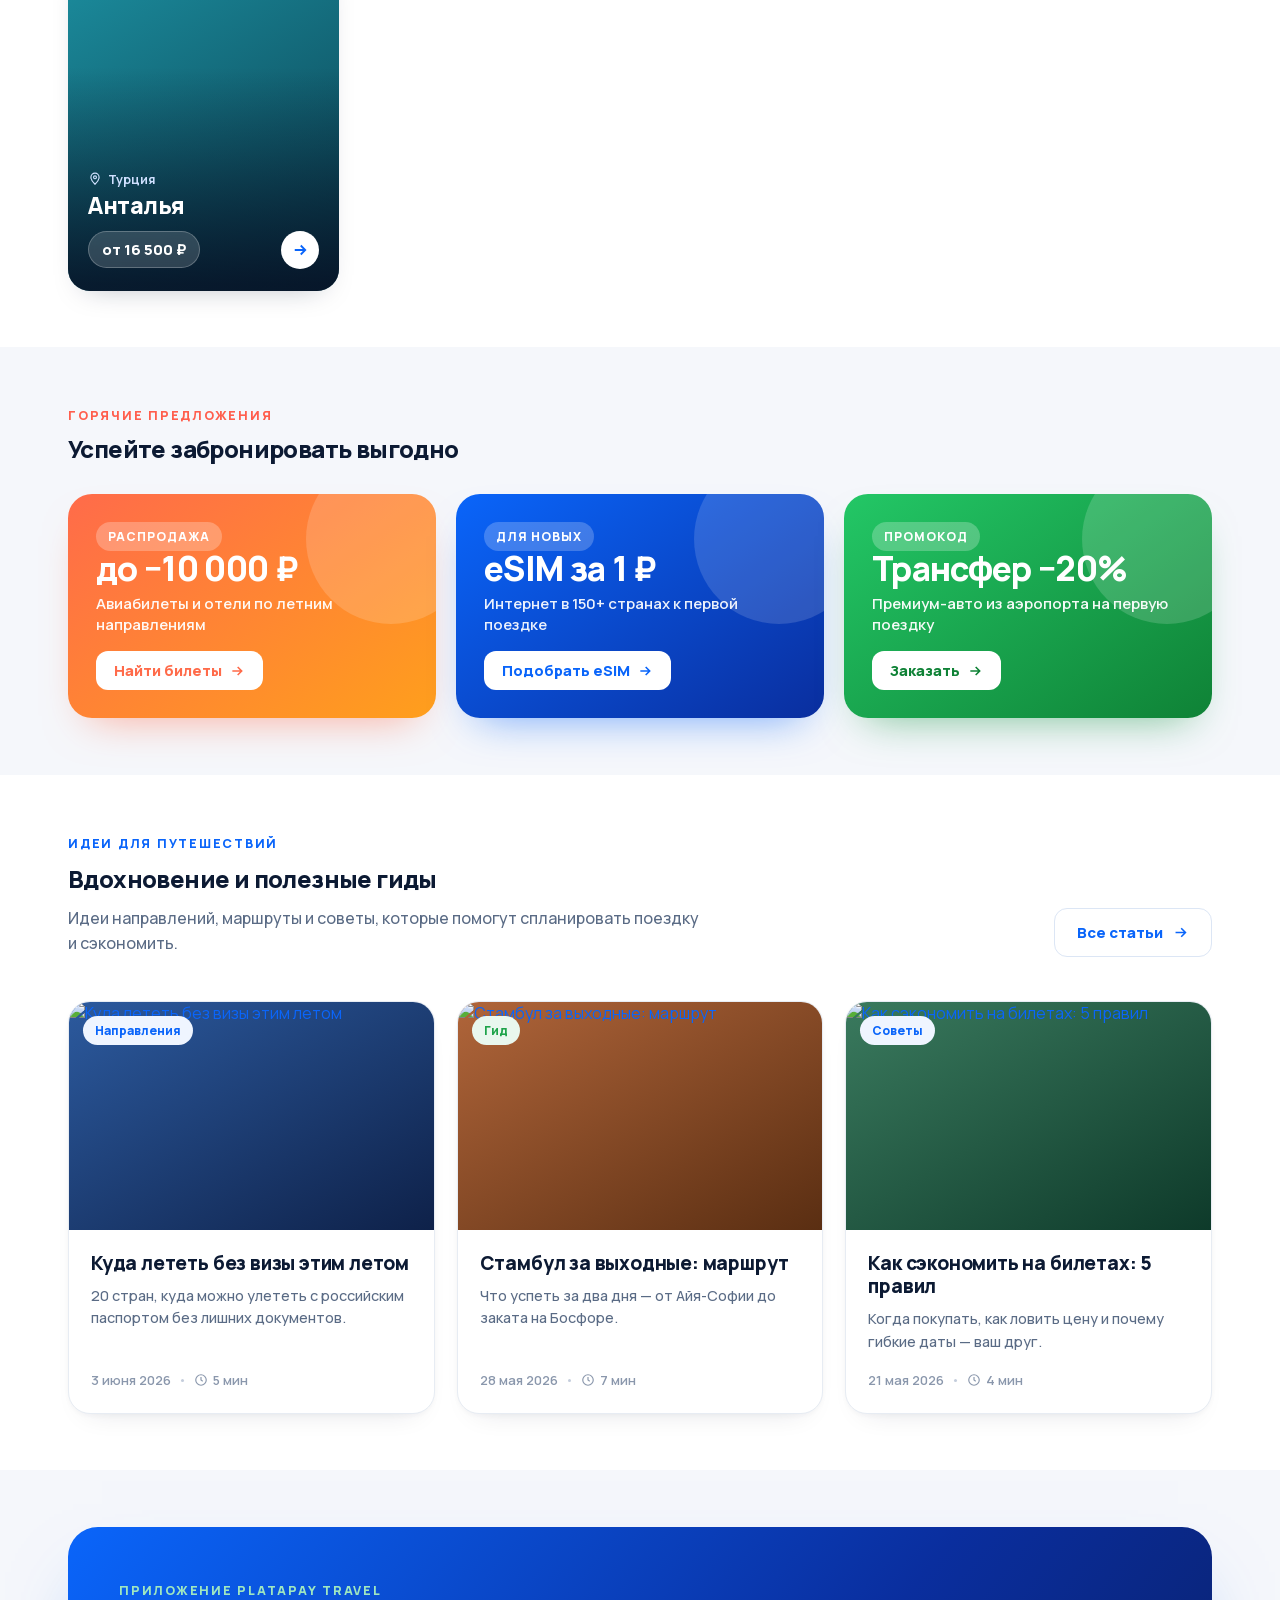
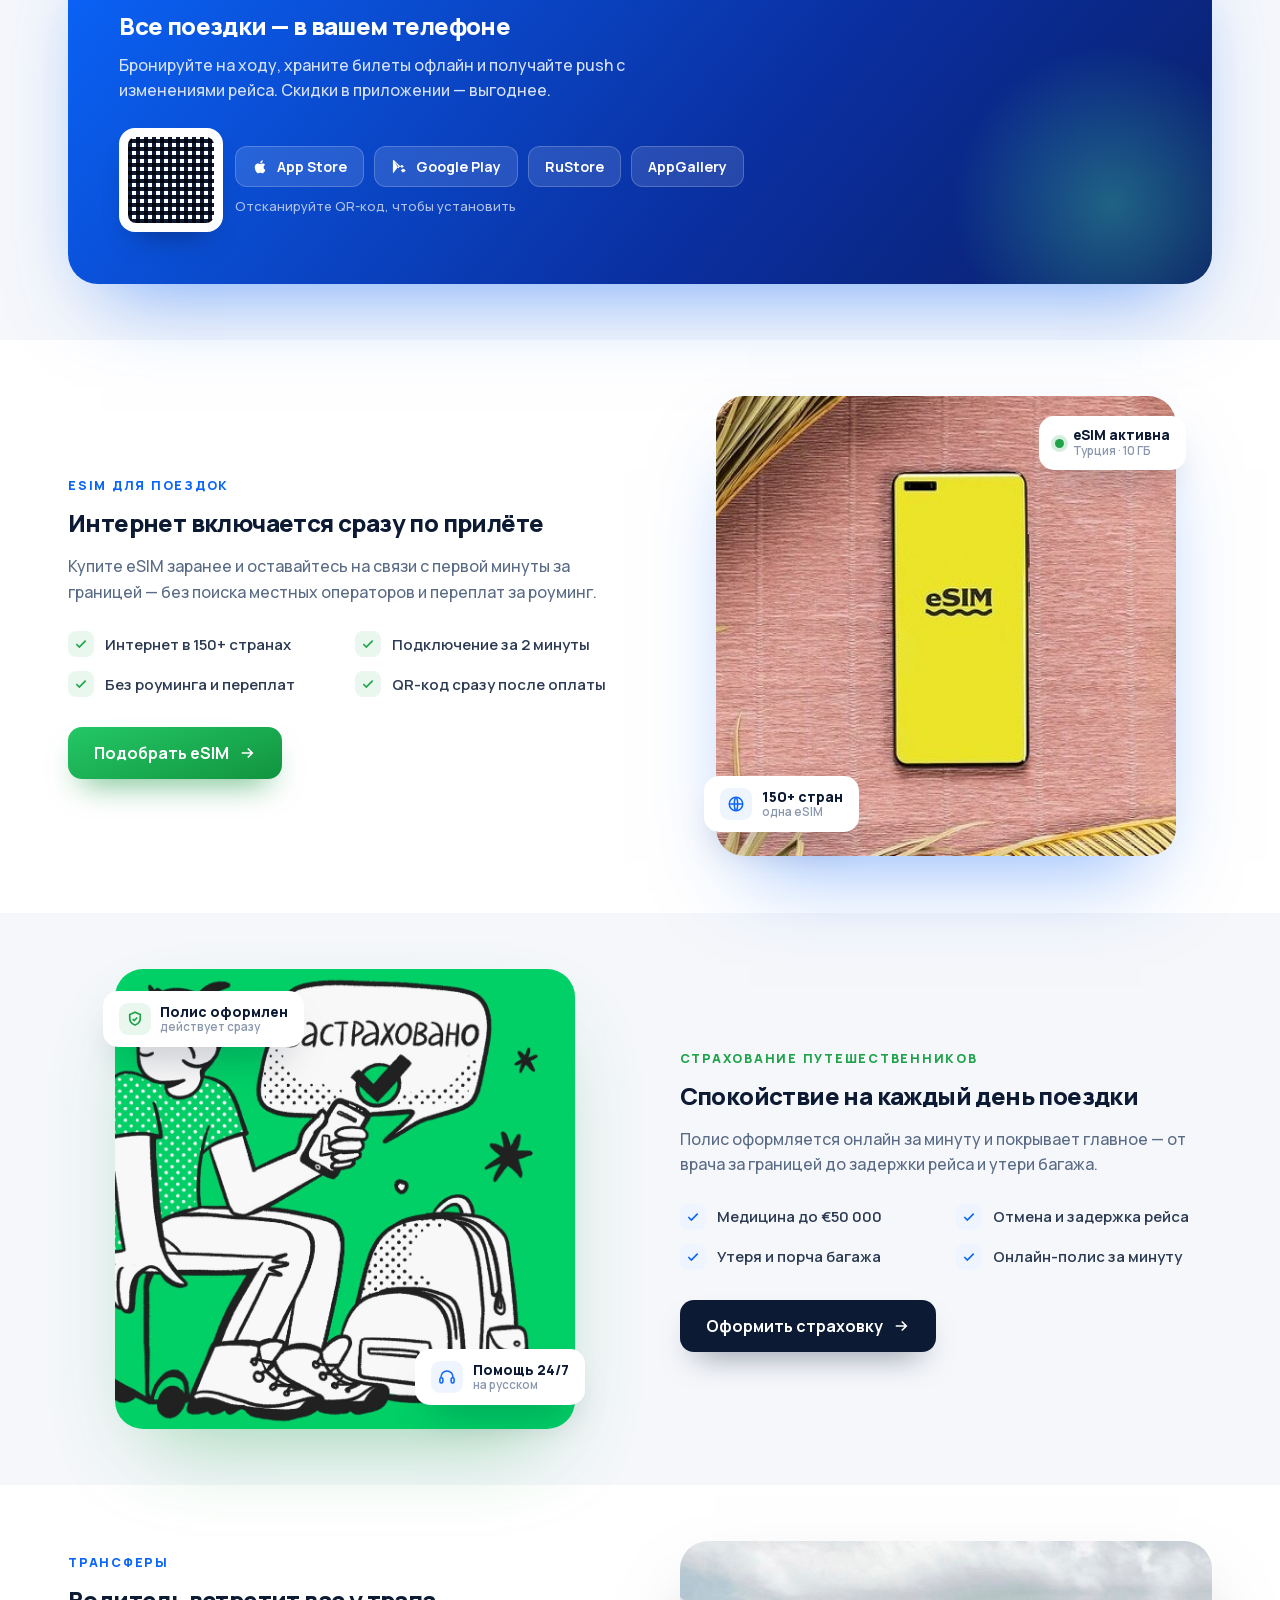
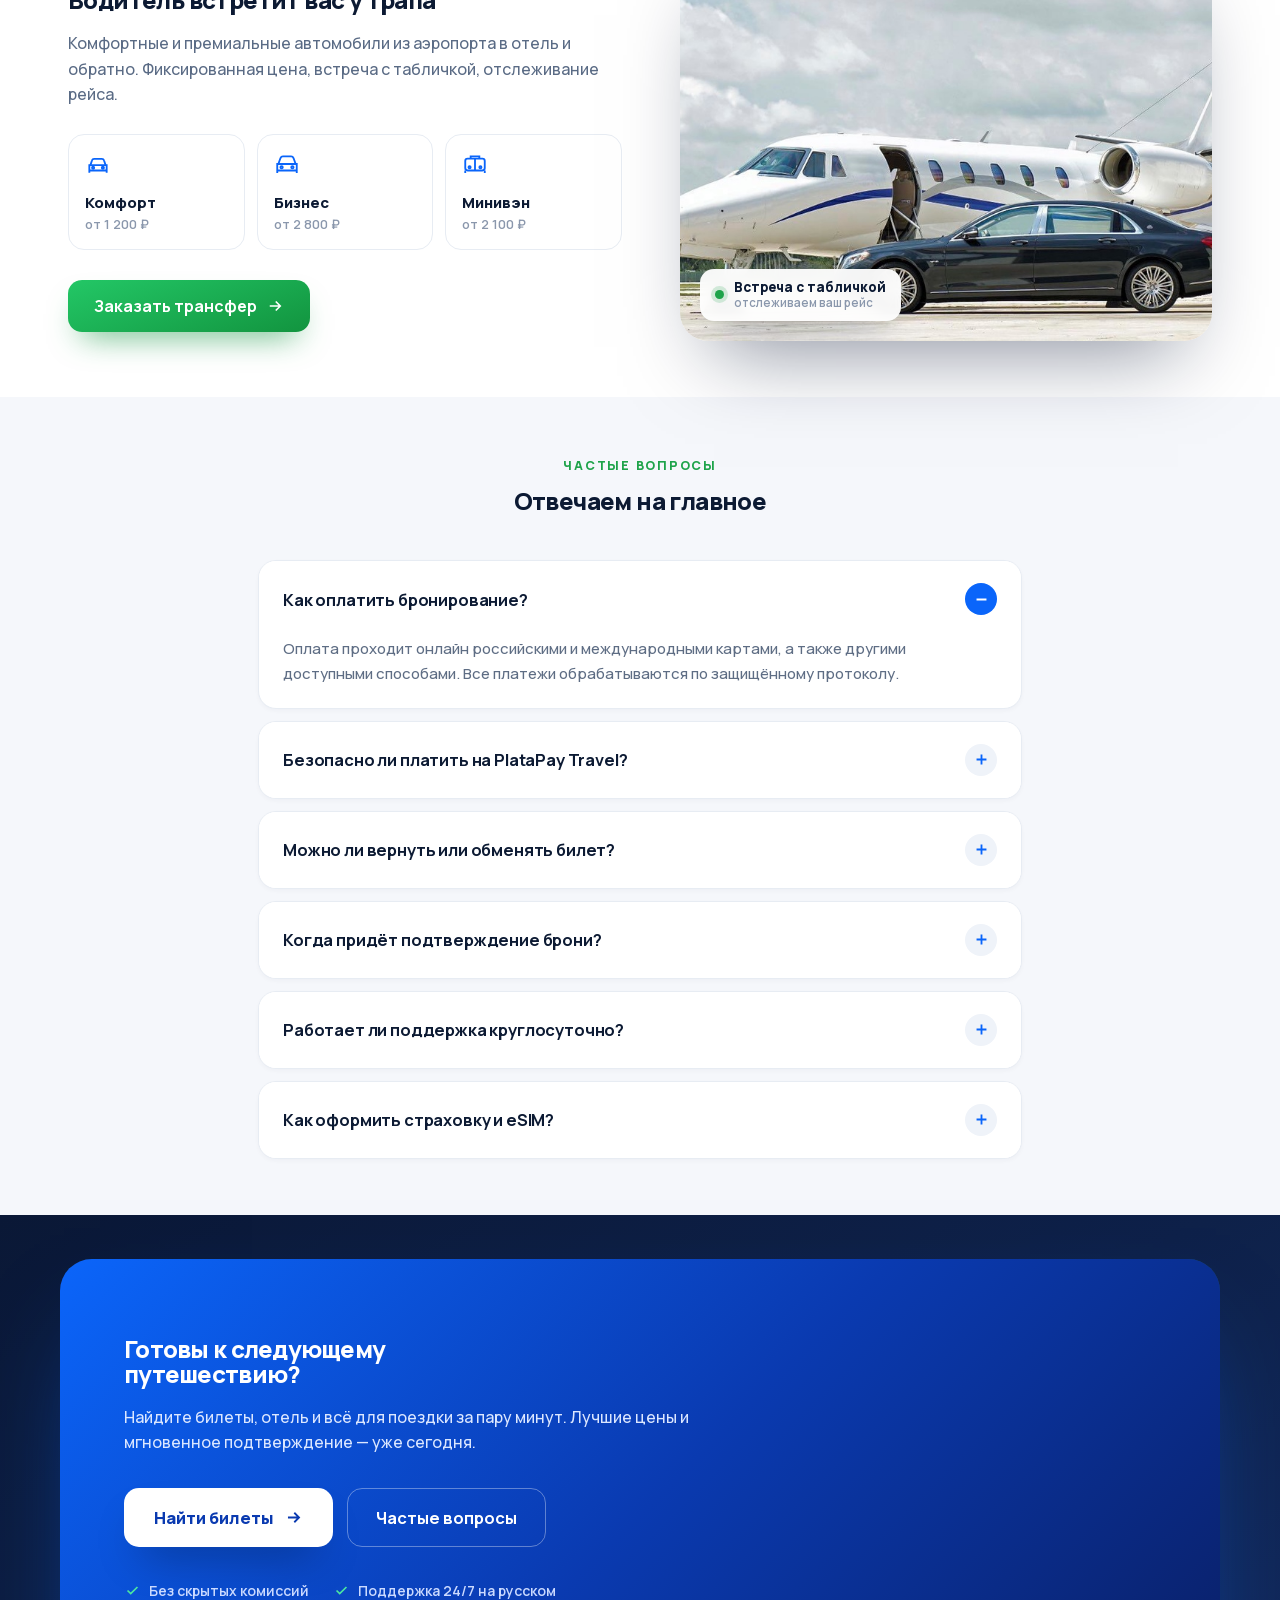
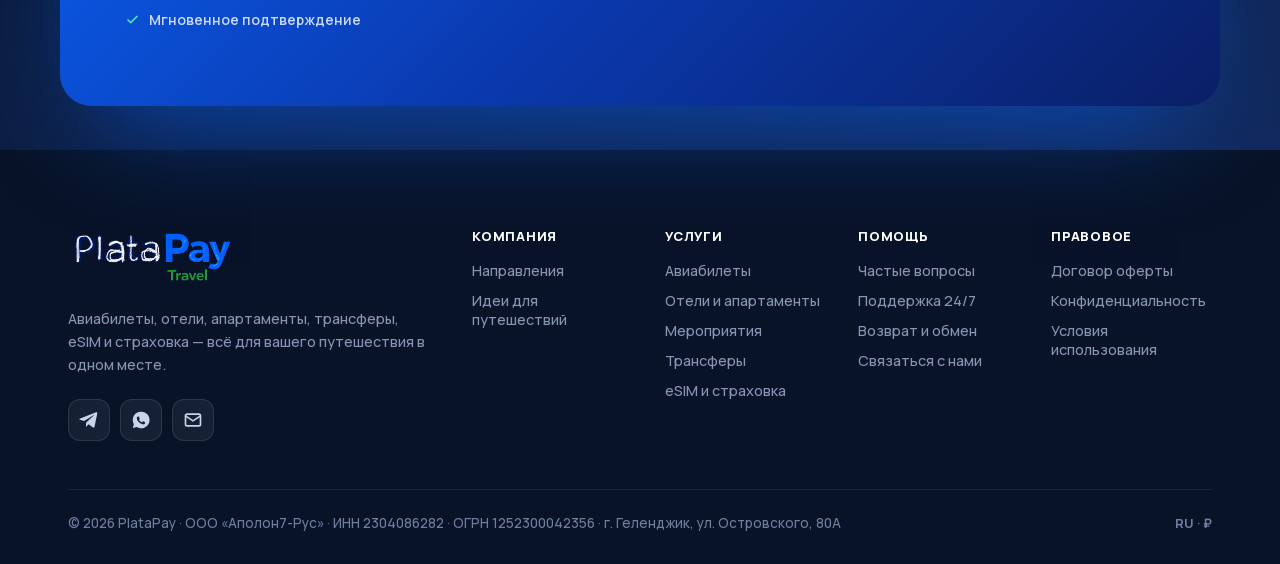
==== commit dc086d98: "Update footer link and fix header adaptive" ====
--- a/index.html
+++ b/index.html
@@ -843,6 +843,16 @@
 				}
 				.pp-hburger {
 					display: inline-flex !important;
+				}
+				.pp-menu {
+					position: absolute;
+					top: 100%;
+					left: 0;
+					right: 0;
+					z-index: 80;
+					max-height: calc(100vh - 76px);
+					overflow-y: auto;
+					box-shadow: 0 22px 50px -28px rgba(0, 0, 0, 0.65);
 				}
 				.pp-menu.is-open {
 					display: block !important;
@@ -8702,11 +8712,14 @@
 
 									<div
 										data-dc-tpl="658"
+										class="pp-foot-socials"
 										style="display: flex; gap: 10px"
 									>
 										<a
 											data-dc-tpl="659"
-											href="#"
+											href="https://t.me/Kimzar_A"
+											target="_blank"
+											rel="noopener"
 											aria-label="Telegram"
 											class="scpl"
 											style="
@@ -8750,7 +8763,9 @@
 
 										<a
 											data-dc-tpl="662"
-											href="#"
+											href="https://wa.me/79676726909"
+											target="_blank"
+											rel="noopener"
 											aria-label="WhatsApp"
 											class="scpm"
 											style="
@@ -8794,8 +8809,8 @@
 
 										<a
 											data-dc-tpl="665"
-											href="#"
-											aria-label="ВКонтакте"
+											href="mailto:Apolon7-rus@mail.ru"
+											aria-label="Email"
 											class="scpl"
 											style="
 												width: 42px;
@@ -8827,11 +8842,20 @@
 												width="20"
 												height="20"
 												viewBox="0 0 24 24"
-												fill="currentColor"
+												fill="none"
+												stroke="currentColor"
+												stroke-width="2"
 											>
+												<rect
+													x="3"
+													y="5"
+													width="18"
+													height="14"
+													rx="2"
+												></rect>
 												<path
 													data-dc-tpl="667"
-													d="M13.2 17c-5 0-8.2-3.5-8.3-9.3h2.6c.1 4.3 2.1 6.1 3.6 6.5V7.7h2.5v3.8c1.5-.16 3-1.9 3.6-3.8h2.5c-.44 2.3-2 4-3.1 4.7 1.1.55 2.9 2.05 3.6 4.6h-2.8c-.53-1.7-1.9-3-3.3-3.17V17h-.3Z"
+													d="M3 7l9 6 9-6"
 												></path>
 											</svg>
 										</a>
@@ -9022,7 +9046,9 @@
 
 											<a
 												data-dc-tpl="686"
-												href="#"
+												href="https://wa.me/79676726909"
+												target="_blank"
+												rel="noopener"
 												class="scpn"
 												style="
 													font-size: 14.5px;
@@ -9046,7 +9072,7 @@
 
 											<a
 												data-dc-tpl="688"
-												href="#"
+												href="mailto:Apolon7-rus@mail.ru"
 												class="scpn"
 												style="
 													font-size: 14.5px;
@@ -9144,7 +9170,9 @@
 								>
 									©
 									<span class="sc-interp">2026</span> PlataPay
-									Travel · Все права защищены
+									· ООО «Аполон7-Рус» · ИНН 2304086282 · ОГРН
+									1252300042356 · г. Геленджик, ул.
+									Островского, 80А
 								</div>
 
 								<div
@@ -9676,7 +9704,8 @@
 				}
 
 				if (mobileMenu && burger) {
-					burger.addEventListener("click", function () {
+					burger.addEventListener("click", function (event) {
+						event.stopPropagation()
 						setMenuOpen(!mobileMenu.classList.contains("is-open"))
 					})
 
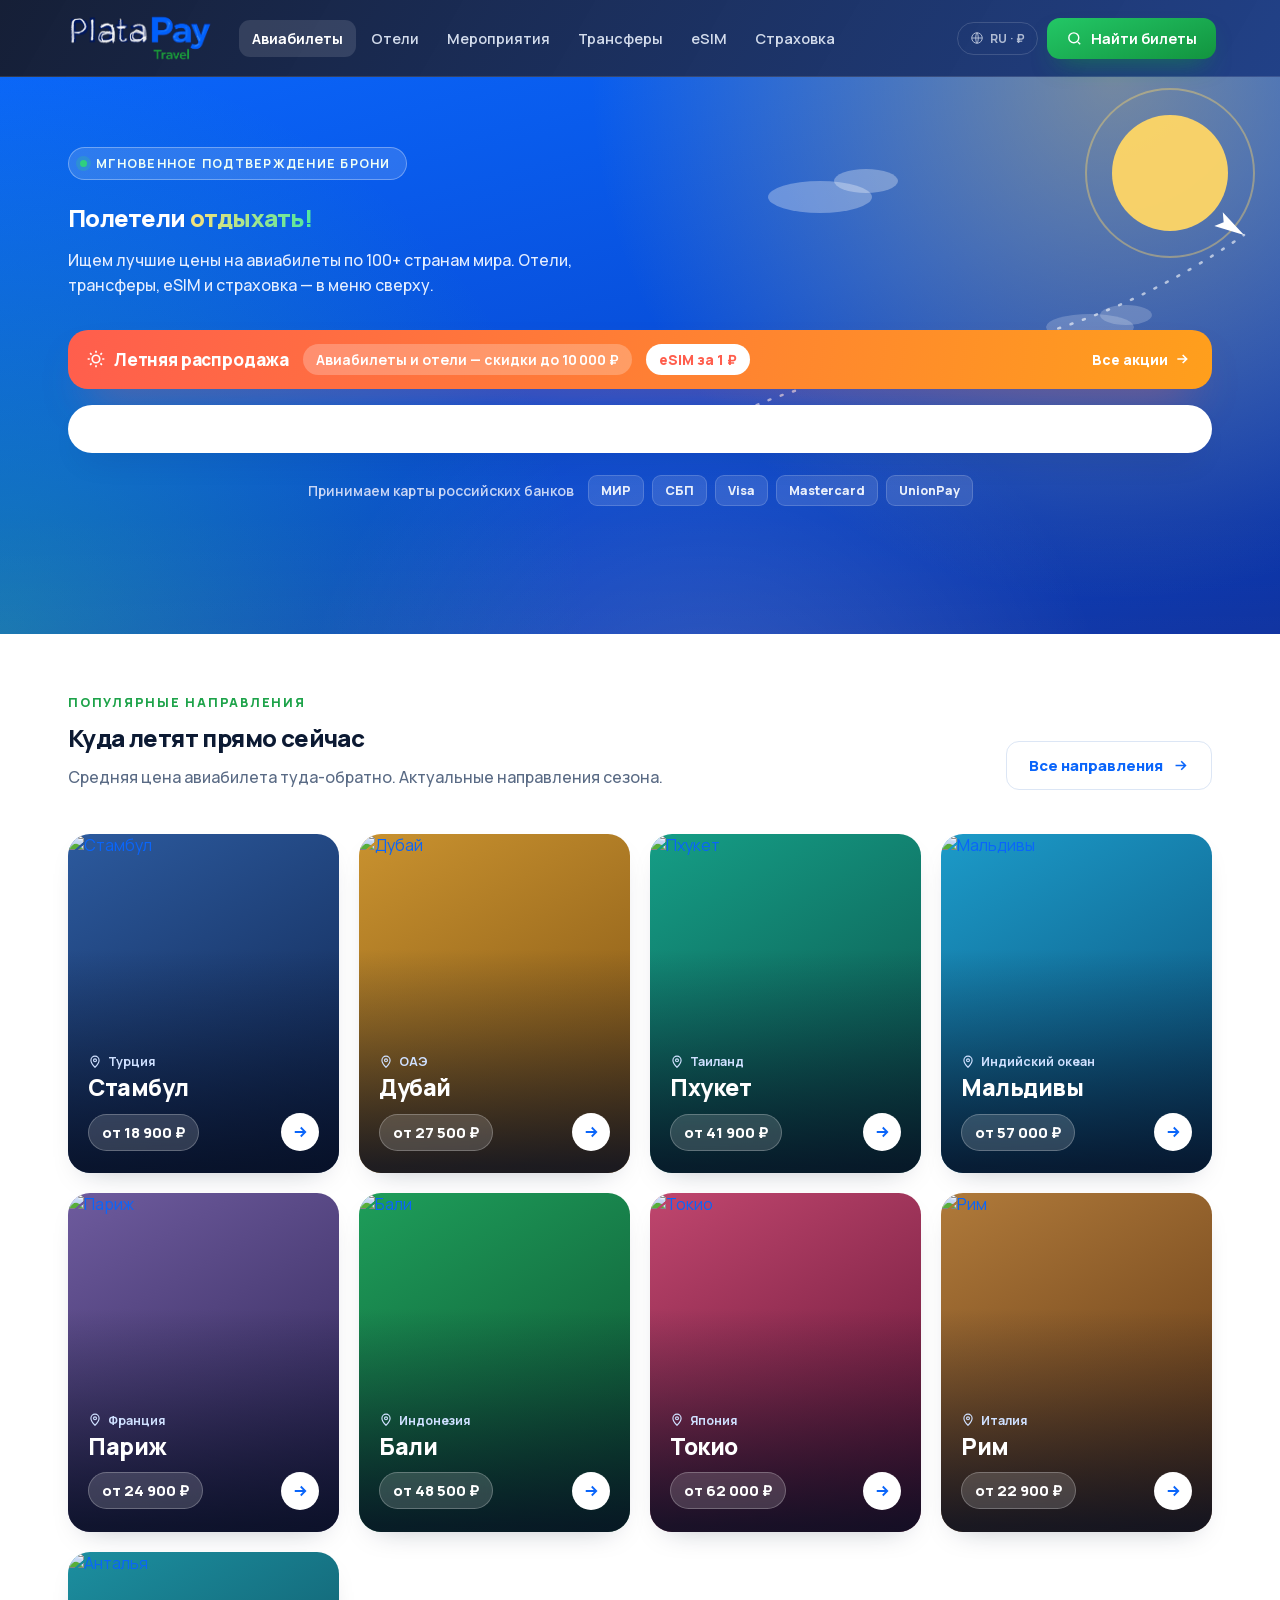
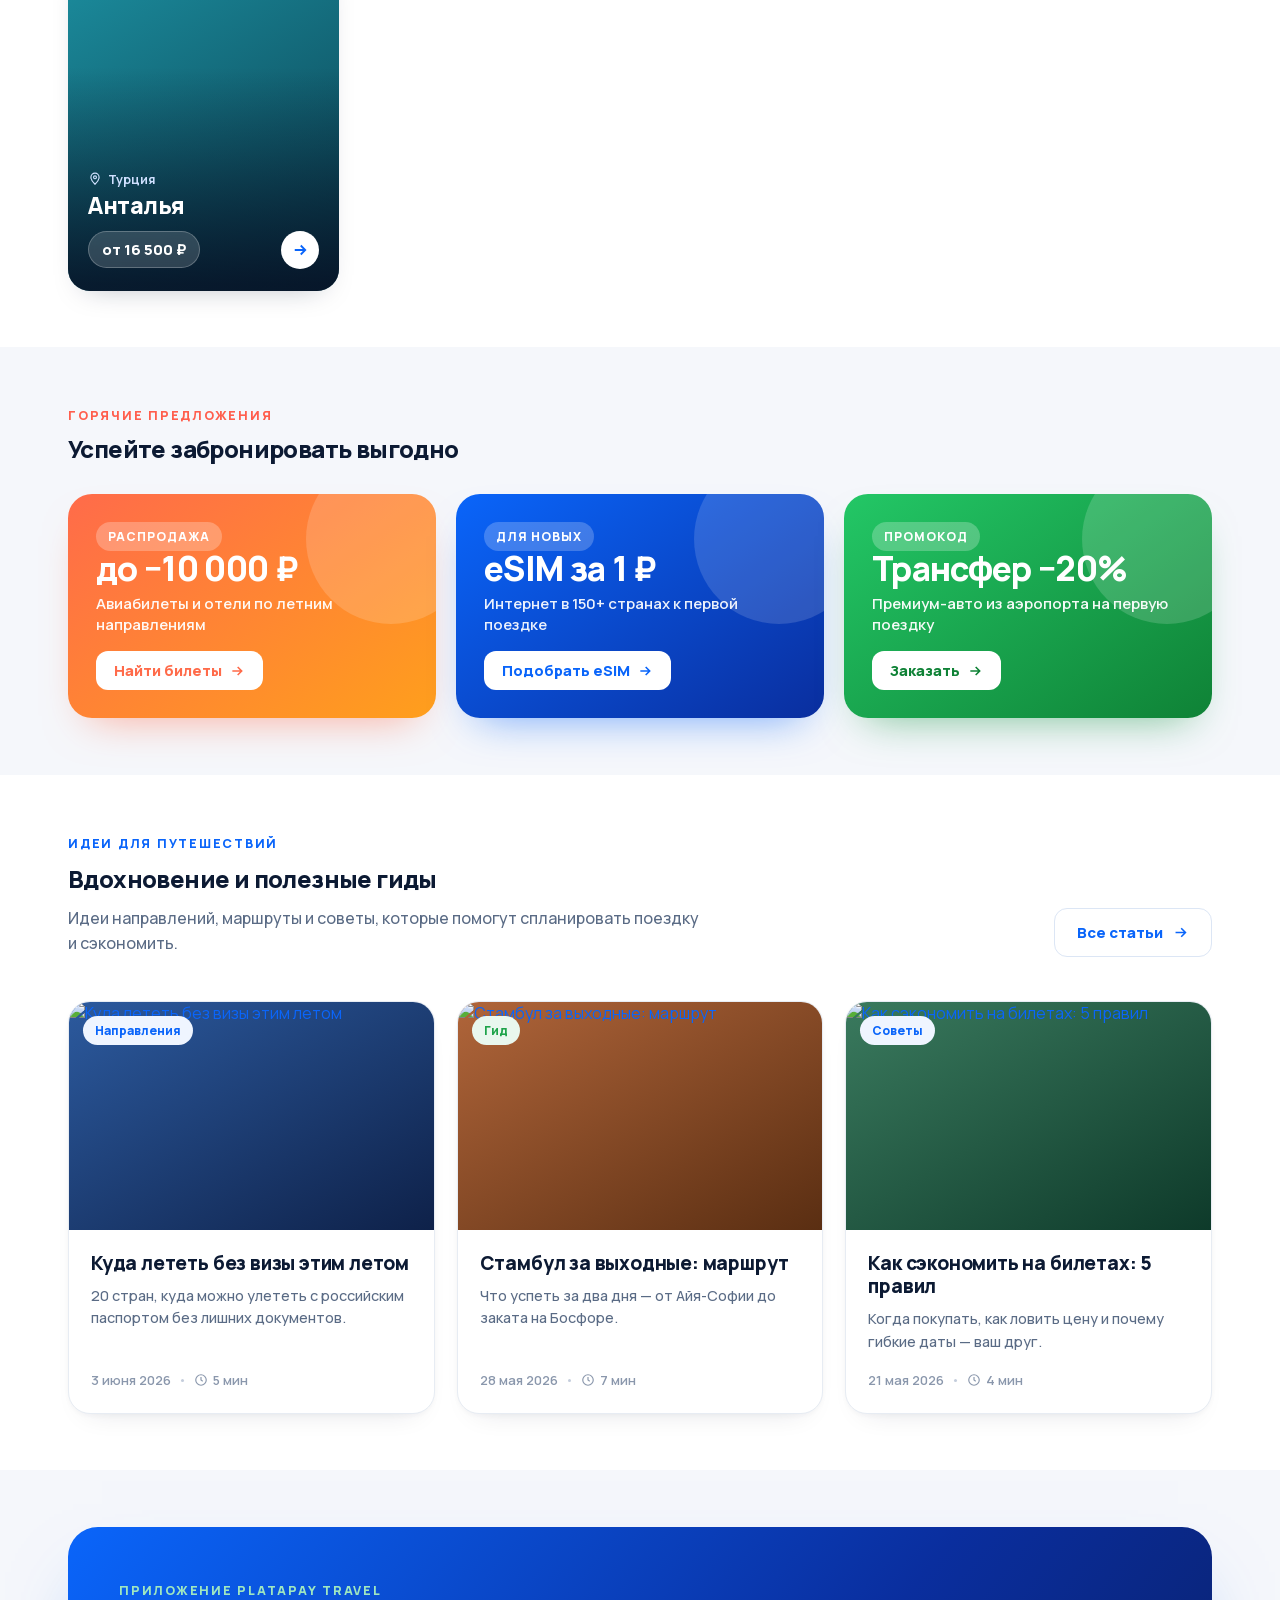
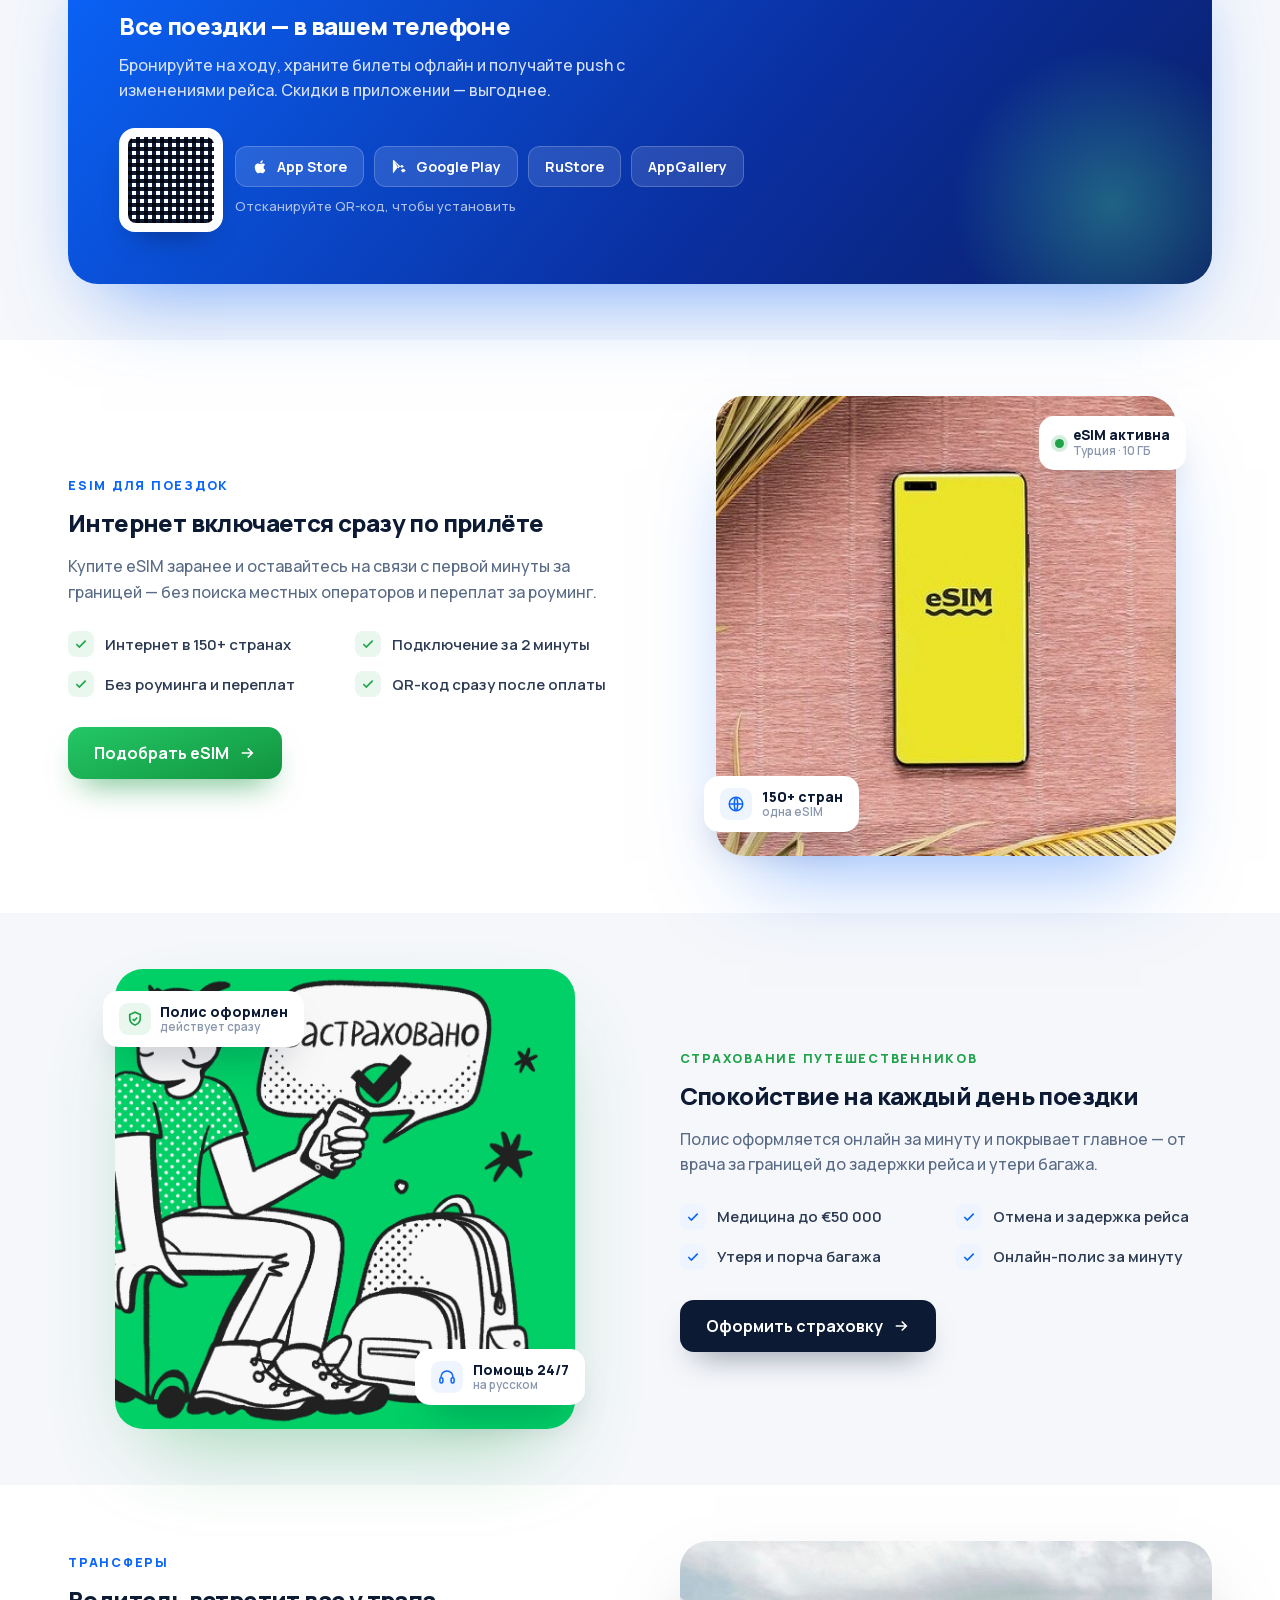
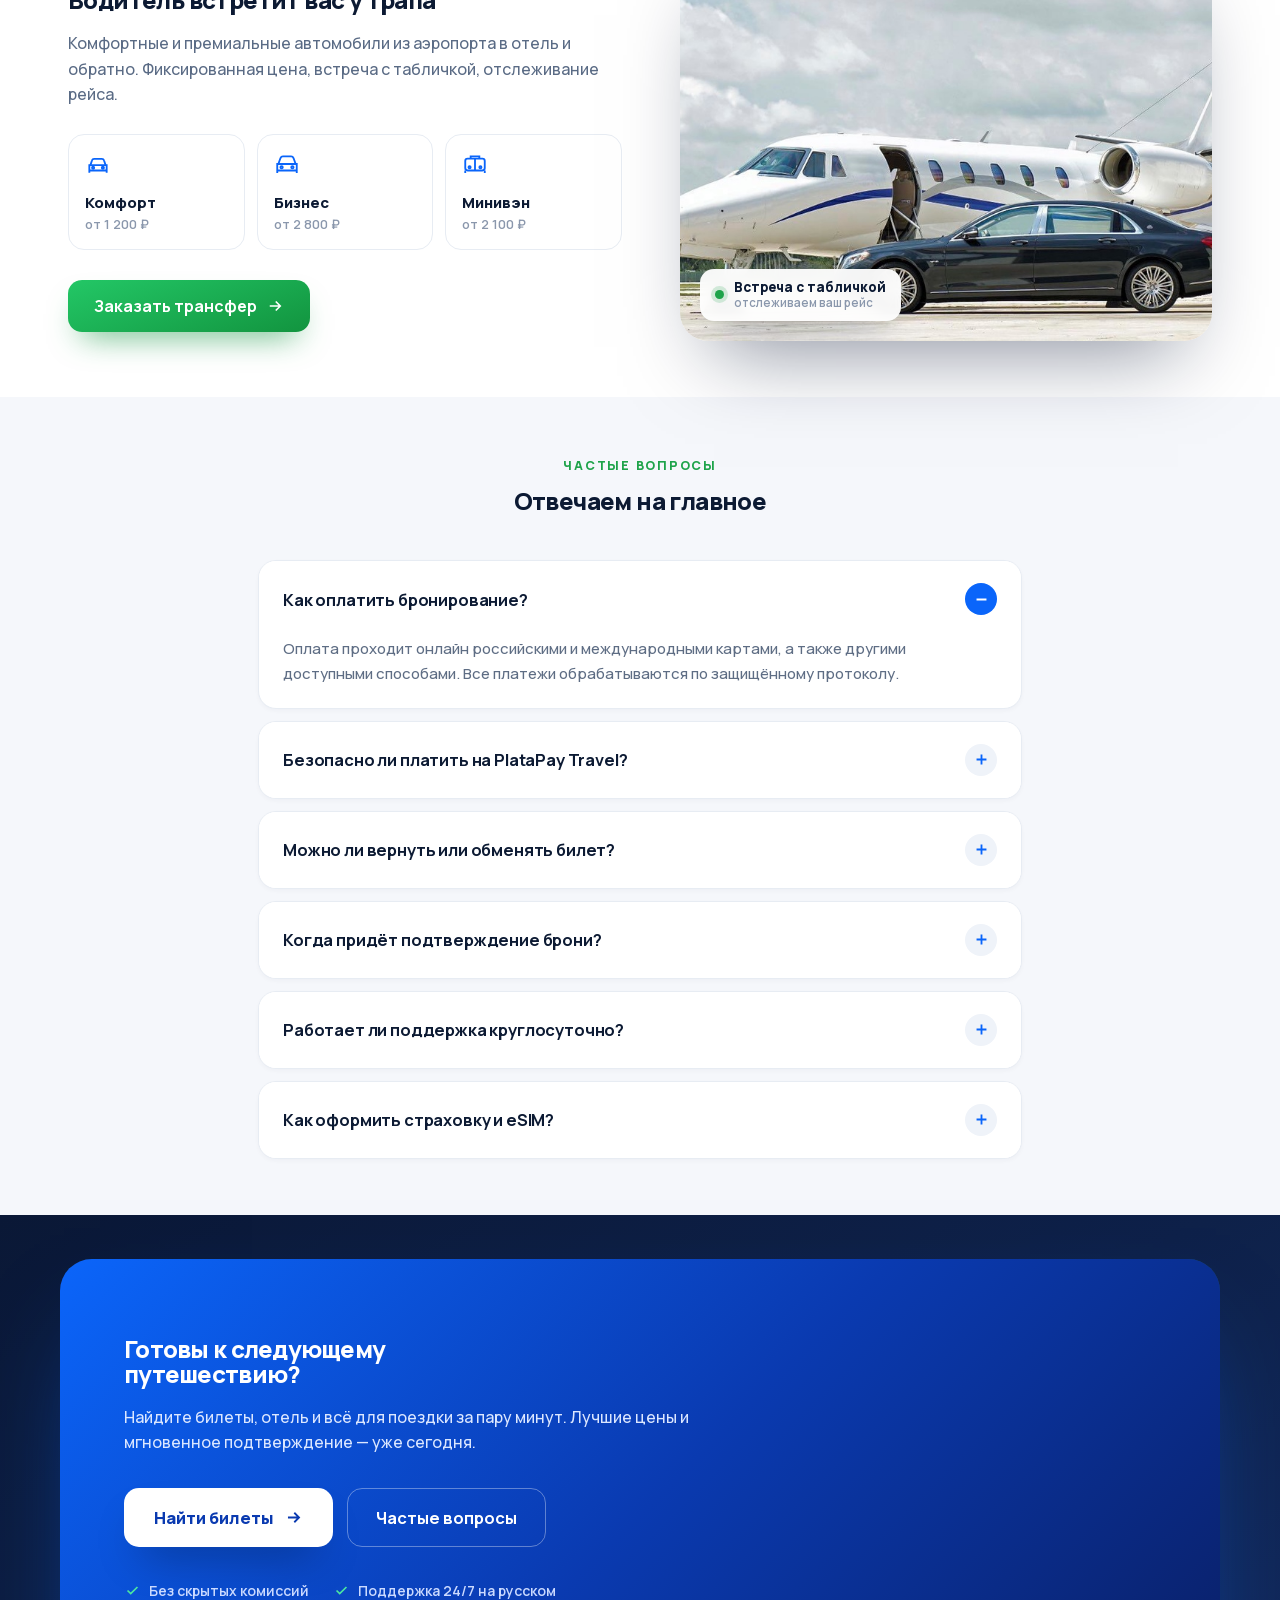
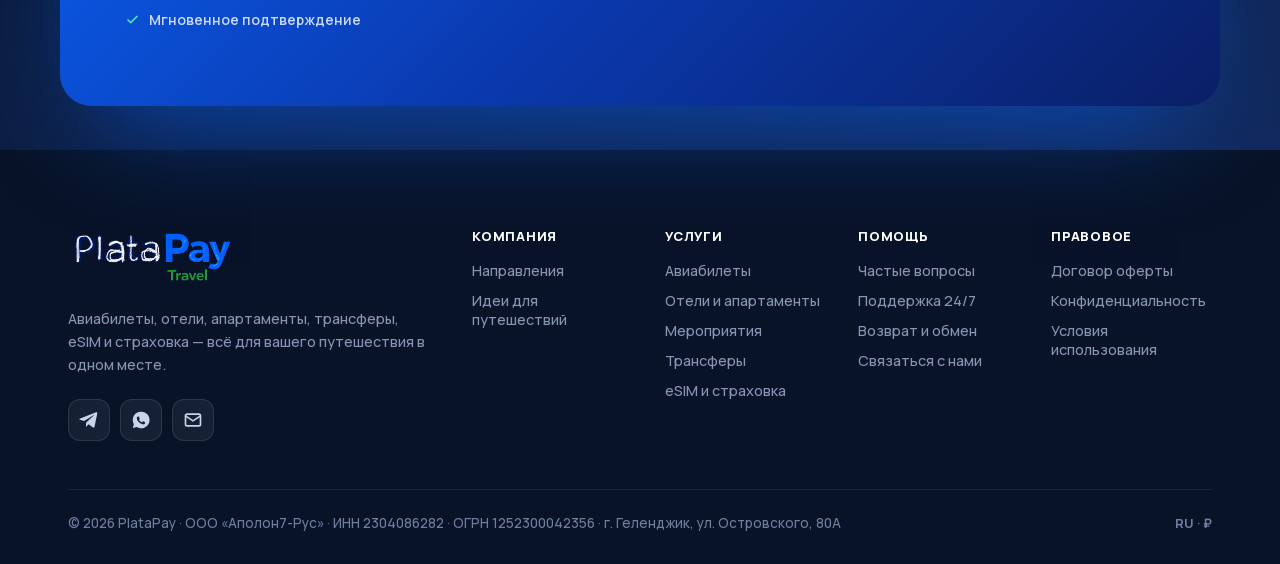
==== commit 4f38925b: "Убрать мёртвые blob:-ссылки и mixed content на лендинге index.html был выгружен из редактора вместе " ====
--- a/index.html
+++ b/index.html
@@ -183,27 +183,6 @@
 				}
 			}
 		</style>
-		<script>
-			window.__resources = {
-				d2: "blob:null/aa935258-cca9-415c-9370-77654d9fb38e",
-				d7: "blob:null/8c87433f-74d6-4852-9460-13fd76e75907",
-				d5: "blob:null/11d36fcc-8f3c-4def-852a-b7d628b4ba32",
-				d9: "blob:null/07738bb6-d99b-4fe9-84af-19f59902fc4a",
-				d1: "blob:null/0c708e5f-9634-4f99-a7a7-f5ed7c05562d",
-				d3: "blob:null/949af5fa-968a-4568-adf7-5d476c7c3a87",
-				d8: "blob:null/4bc8265a-b15f-4cb4-a797-fa37bf7cddf0",
-				i1: "blob:null/dbe31854-3db5-44c2-970f-3ef307706d5e",
-				i2: "blob:null/2bcab187-7213-4595-a41e-be46f0e8acf6",
-				i3: "blob:null/0047b0aa-5d9d-4be8-928a-a472c4af25c2",
-				d6: "blob:null/9b351760-384b-4e1c-ad69-e6453afd9bb0",
-				d4: "blob:null/c6198a76-c76e-441b-bc77-5ffee10bee42",
-				"https://unpkg.com/react@18.3.1/umd/react.production.min.js":
-					"blob:null/f7adf00e-365c-4a8a-9150-67ccd8491123",
-				"https://unpkg.com/react-dom@18.3.1/umd/react-dom.production.min.js":
-					"blob:null/7c85c2cb-c67b-4e1c-8364-89a1b3c5cc3e",
-			}
-		</script>
-
 		<meta charset="utf-8" />
 
 		<meta name="viewport" content="width=device-width, initial-scale=1" />
@@ -218,15 +197,12 @@
 		/>
 		<link rel="stylesheet" href="assets/widget-theme.css" />
 
-		<script src="blob:null/3b19d3f4-a004-4892-8eaf-95ab2fce2dbb"></script>
 
 		<style>
 			x-dc {
 				display: none !important;
 			}
 		</style>
-		<script src="blob:null/f7adf00e-365c-4a8a-9150-67ccd8491123"></script>
-		<script src="blob:null/7c85c2cb-c67b-4e1c-8364-89a1b3c5cc3e"></script>
 		<style></style>
 		<link
 			rel="preconnect"
@@ -1102,10 +1078,6 @@
 			}
 		</style>
 		<script src="https://cdn.nemo.travel/search-form/v2.5.22/flights.search.widget.min.js"></script>
-		<script
-			src="blob:null/677e7a78-a040-4353-bfe6-59631517e8e4"
-			data-dc-tpl="5"
-		></script>
 	</head>
 
 	<body>
@@ -1557,24 +1529,6 @@
 									></path>
 								</g>
 							</svg>
-
-							<img
-								data-dc-tpl="57"
-								src="blob:null/480b3380-2153-4d95-9b49-7c387fe9b635"
-								alt=""
-								aria-hidden="true"
-								loading="eager"
-								style="
-									position: absolute;
-									inset: 0px;
-									z-index: -3;
-									width: 100%;
-									height: 100%;
-									object-fit: cover;
-									opacity: 0.1;
-									mix-blend-mode: luminosity;
-								"
-							/>
 
 							<div
 								data-dc-tpl="58"
